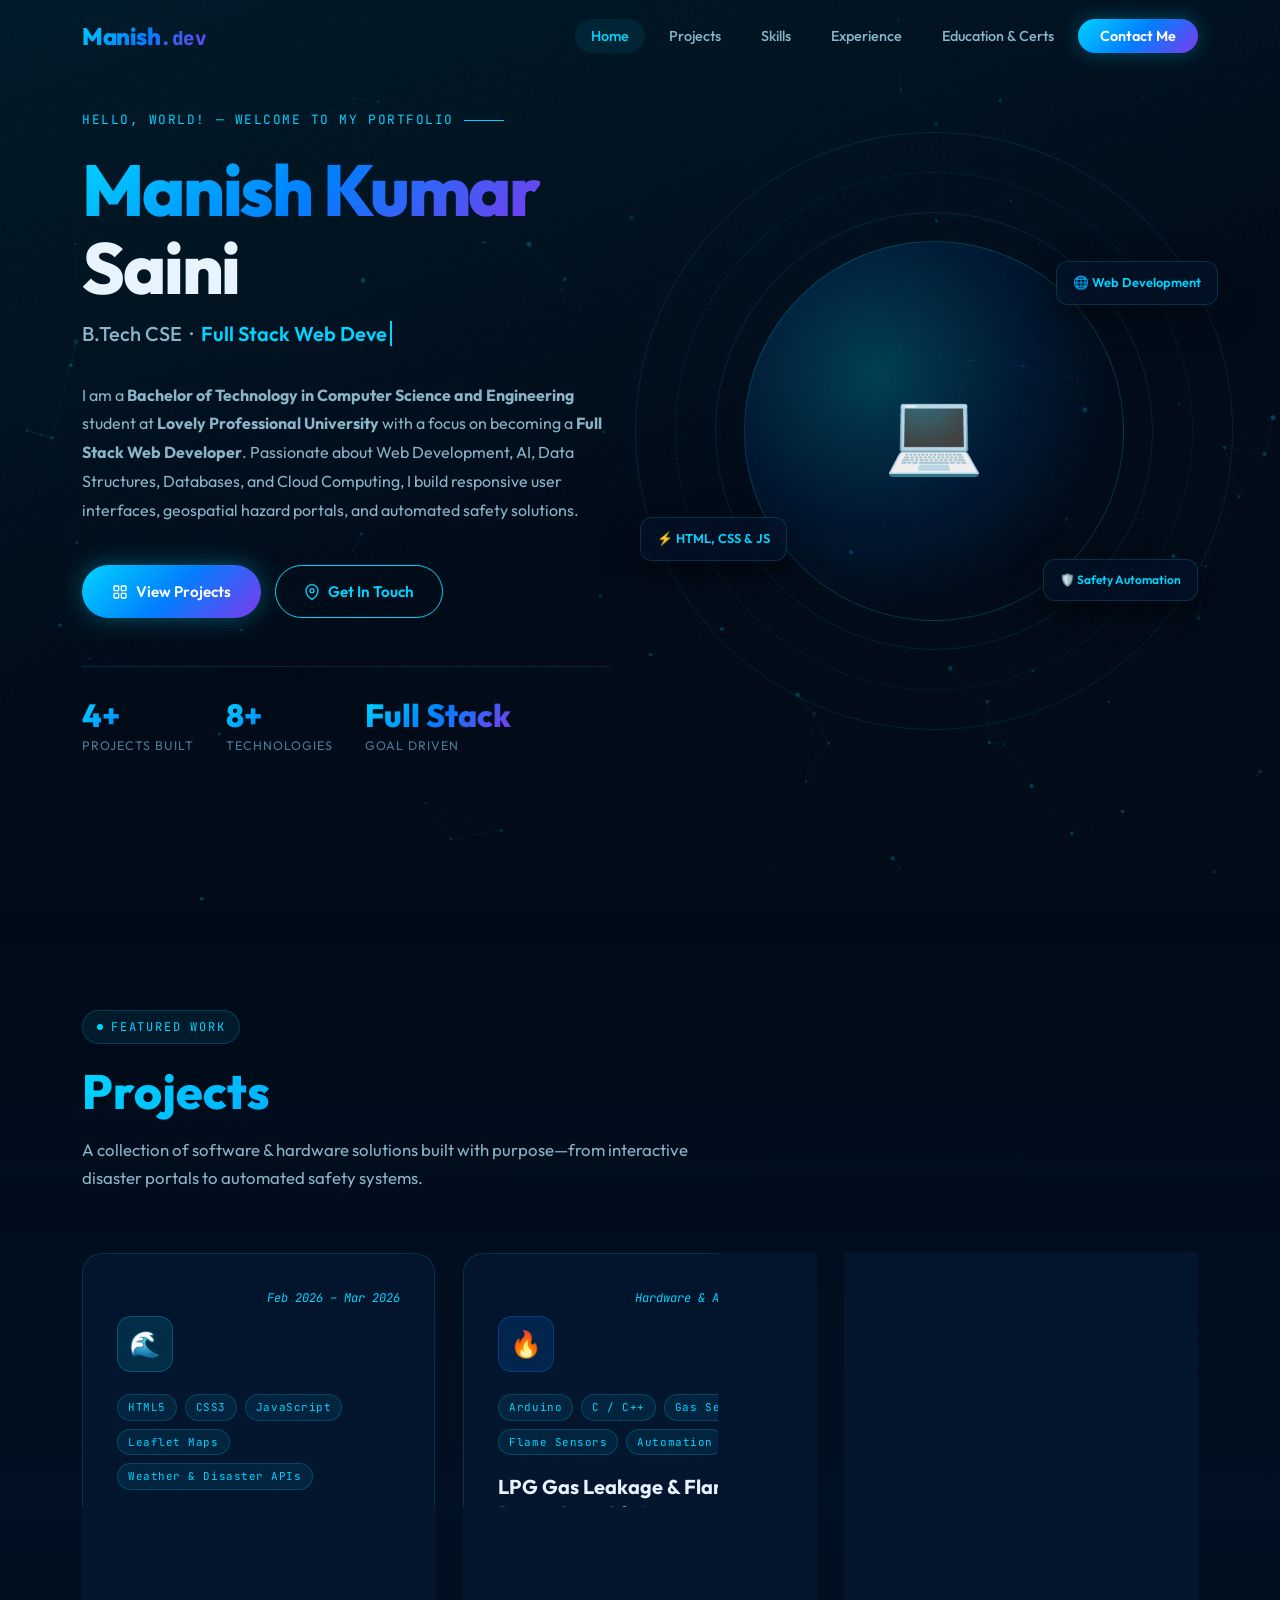
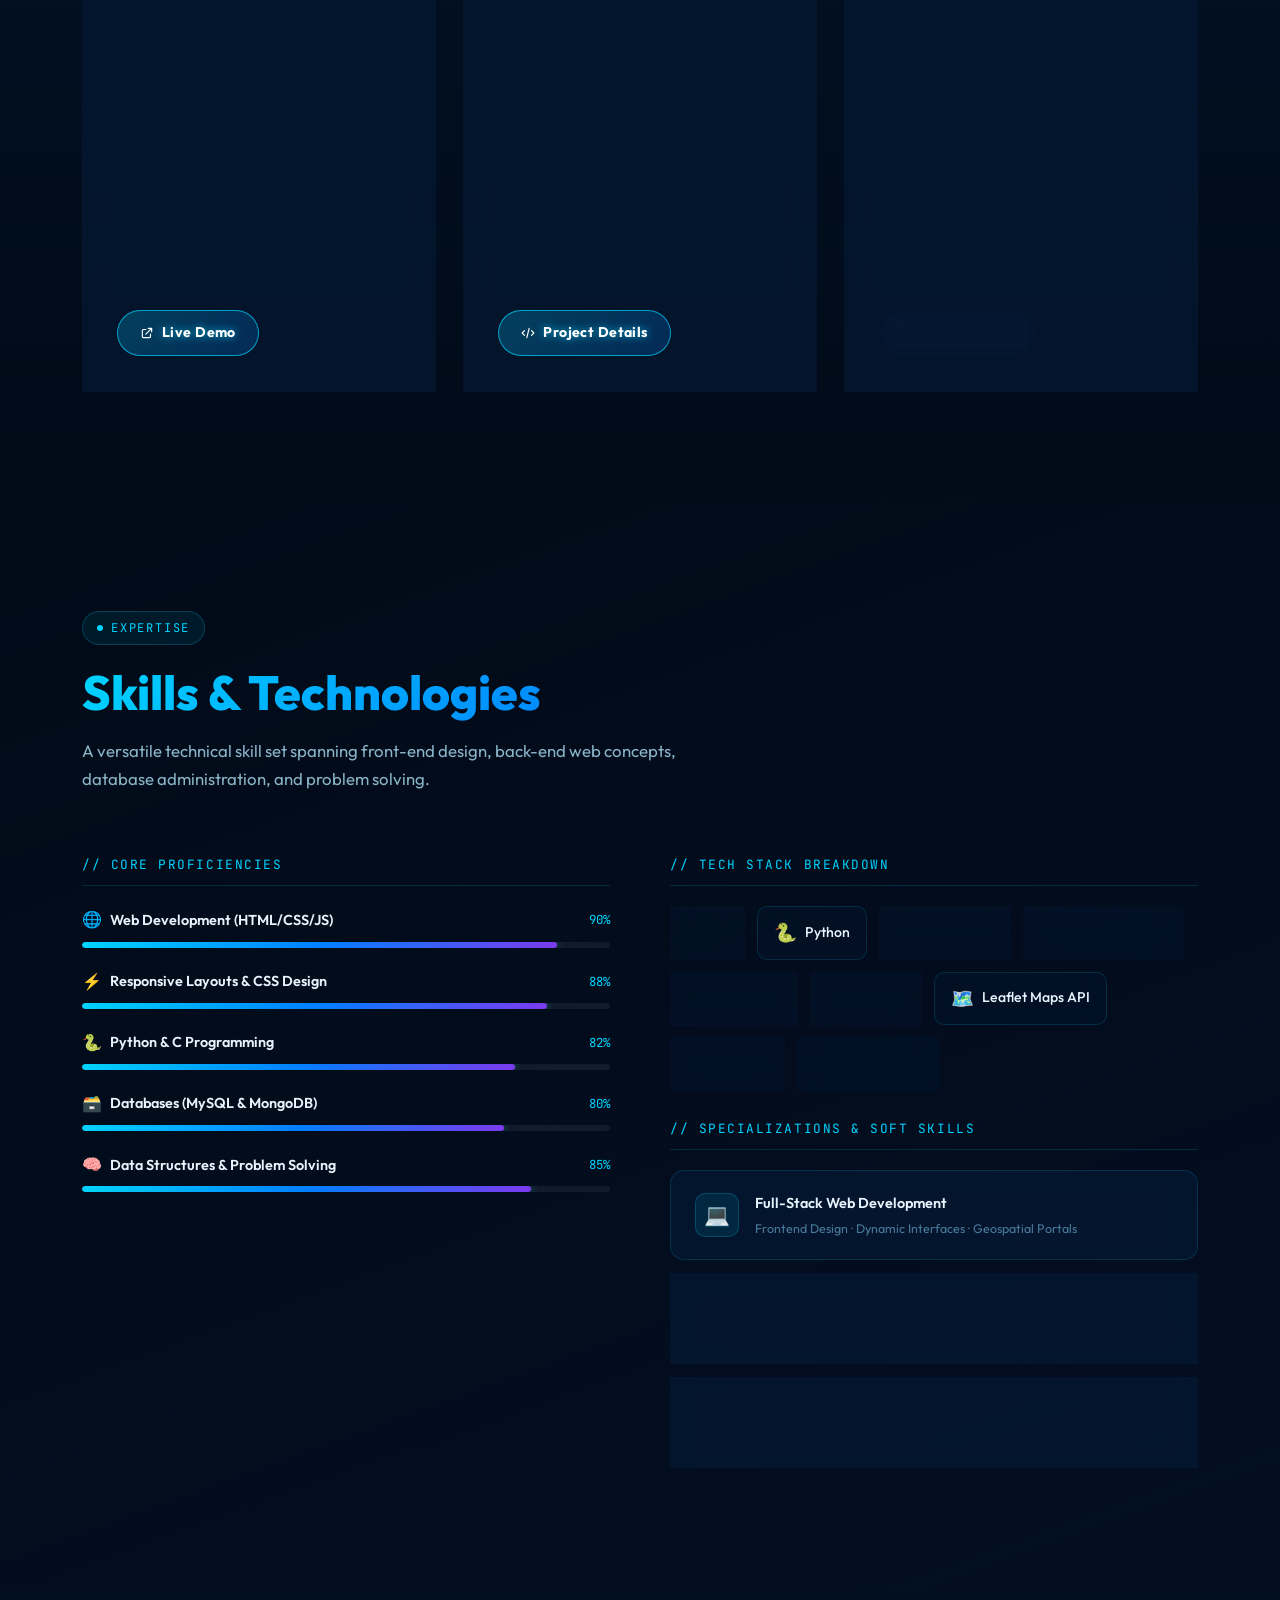
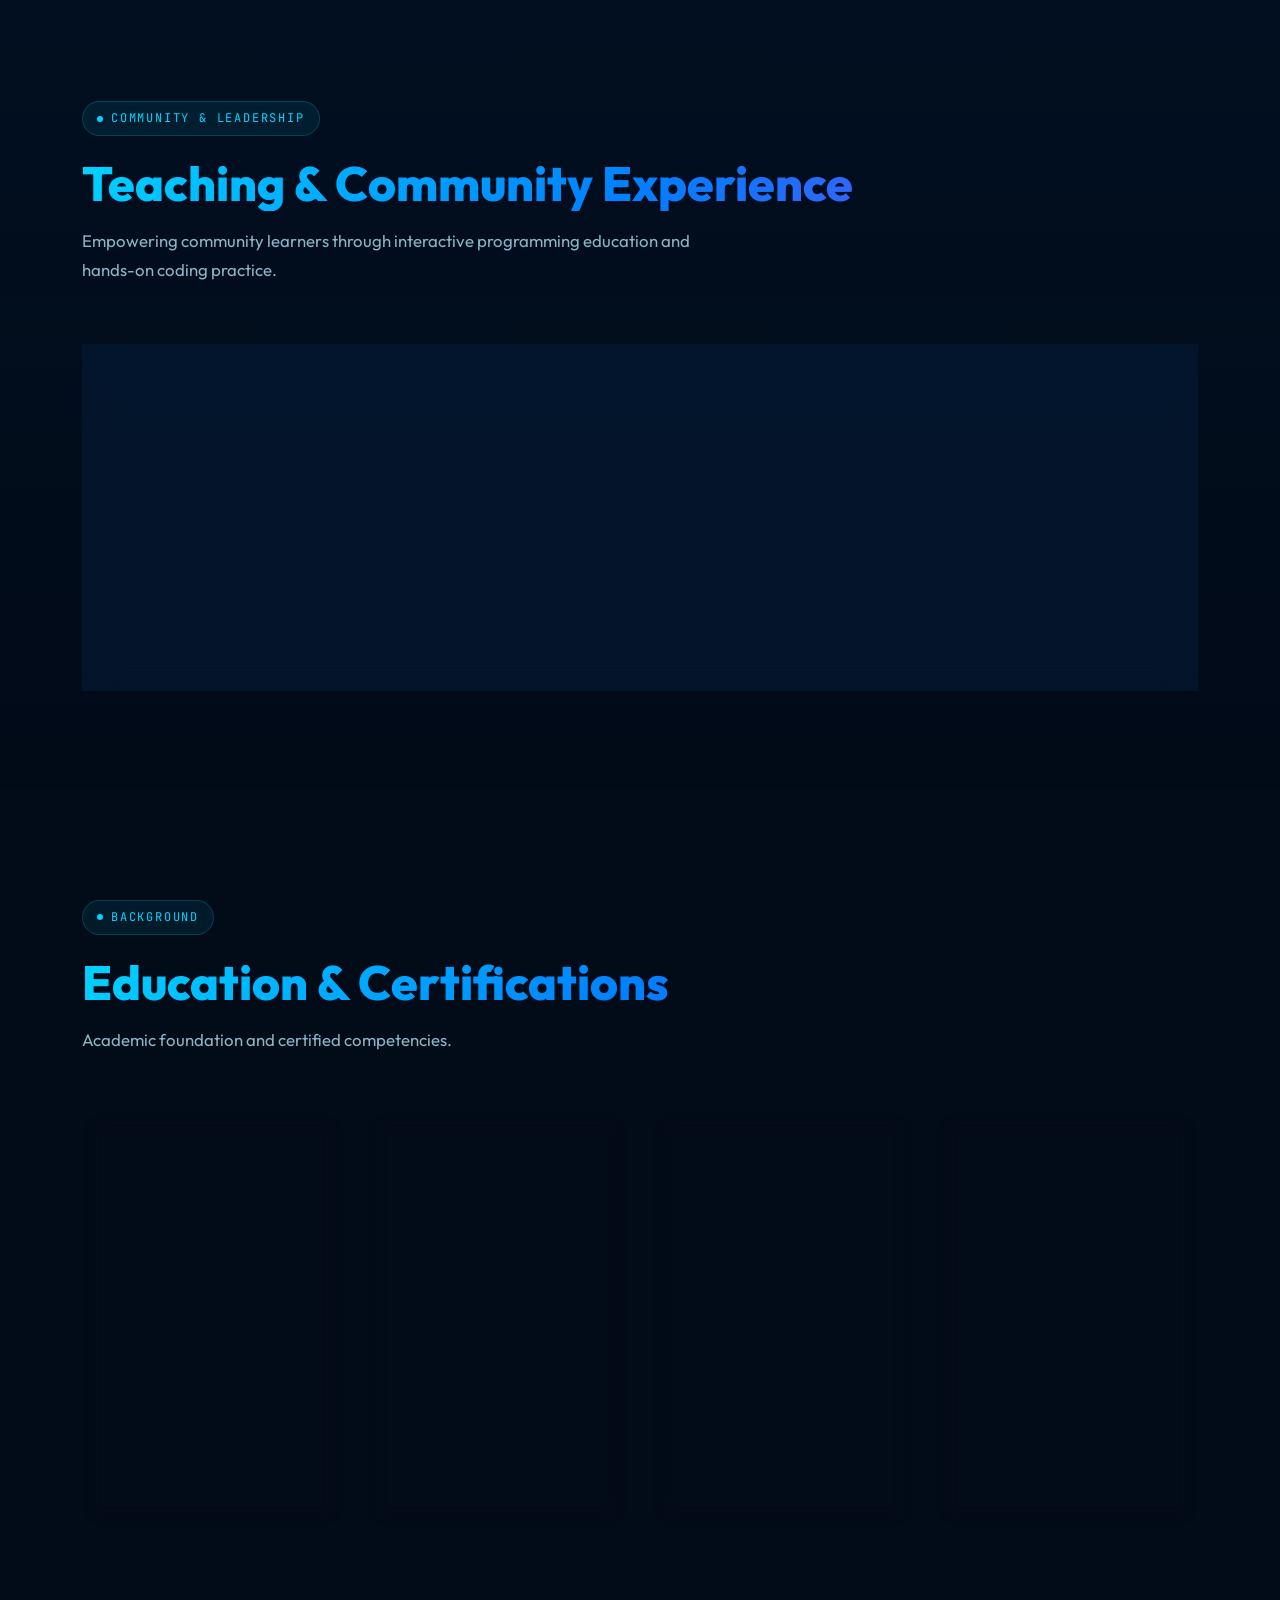
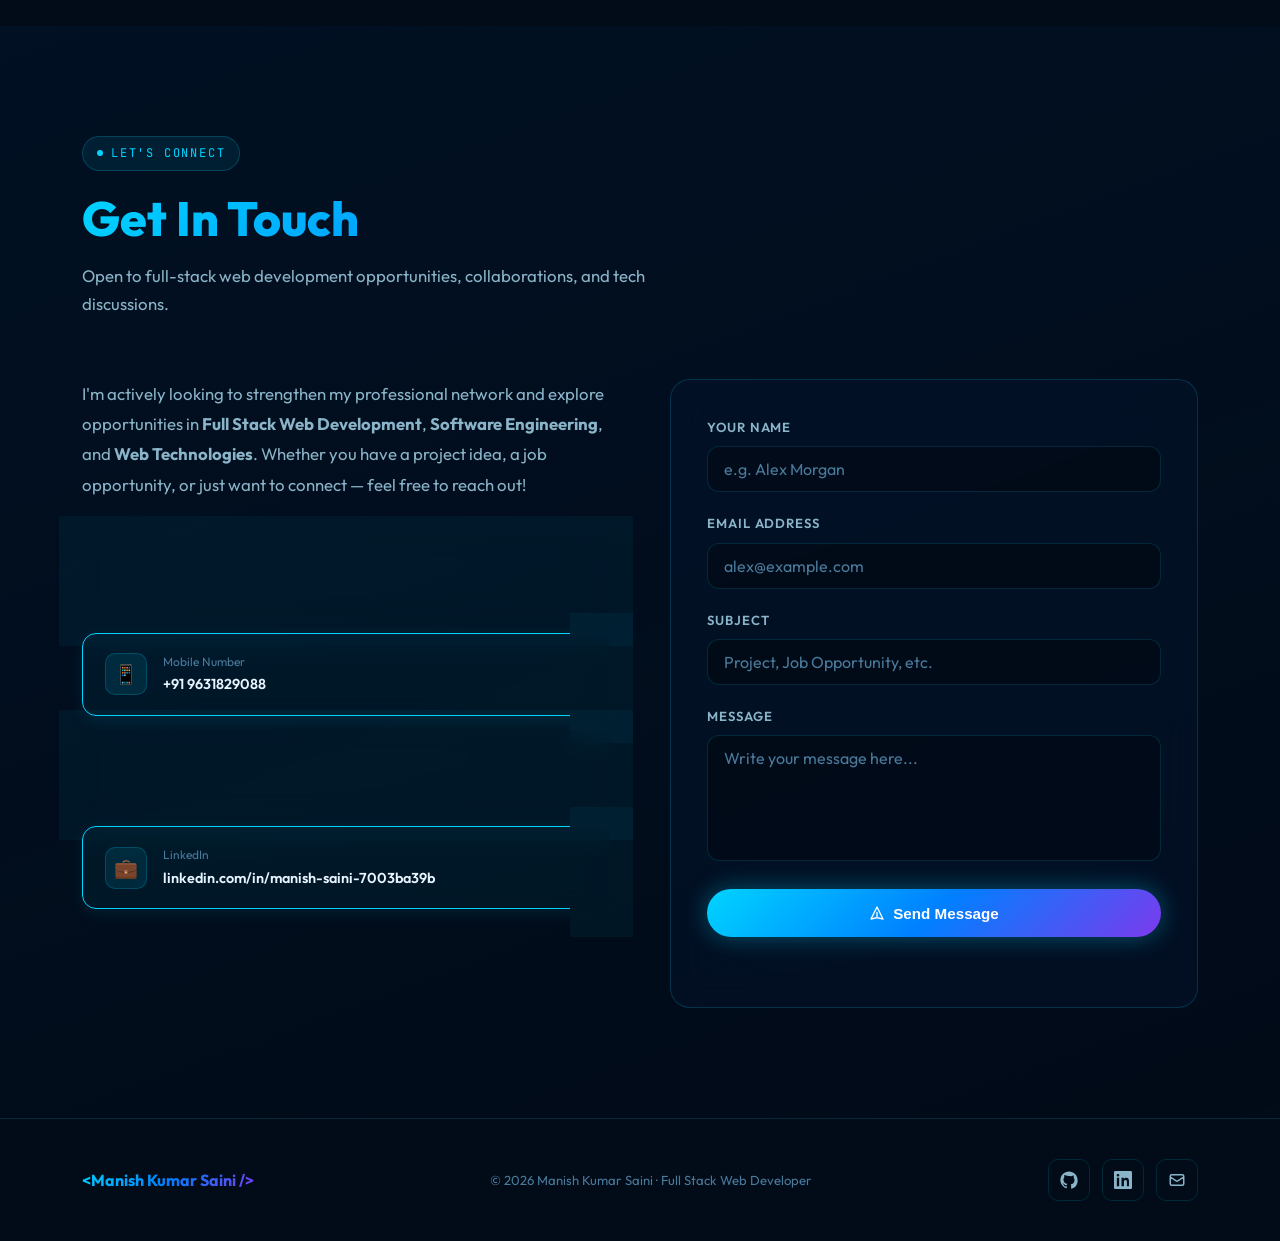
==== Context_portfio/index.html @ 0a88e143 "Remove Women Safety project from portfolio" ====
<!DOCTYPE html>
<html lang="en">
<head>
  <meta charset="UTF-8" />
  <meta name="viewport" content="width=device-width, initial-scale=1.0" />
  <meta name="description" content="Manish Kumar Saini – Full Stack Web Developer & B.Tech CSE Student at Lovely Professional University. Portfolio showcasing projects in HTML/CSS, JavaScript, Web Development, and IoT Safety Automation." />
  <meta name="keywords" content="Manish Kumar Saini, Portfolio, Full Stack Web Developer, B.Tech CSE, Lovely Professional University, HTML, CSS, JavaScript, Web Development" />
  <meta name="author" content="Manish Kumar Saini" />
  <meta property="og:title" content="Manish Kumar Saini | Full Stack Web Developer Portfolio" />
  <meta property="og:description" content="Portfolio of Manish Kumar Saini – B.Tech CSE Student & Full Stack Web Developer." />
  <title>Manish Kumar Saini | Full Stack Web Developer</title>
  <link rel="stylesheet" href="style.css" />
  <link rel="preconnect" href="https://fonts.googleapis.com" />
  <link rel="preconnect" href="https://fonts.gstatic.com" crossorigin />
  <link href="https://fonts.googleapis.com/css2?family=Outfit:wght@300;400;500;600;700;800&family=JetBrains+Mono:wght@400;500&display=swap" rel="stylesheet" />
</head>
<body>

  <!-- Animated Particle Canvas -->
  <canvas id="bg-canvas"></canvas>

  <!-- ==================== NAVBAR ==================== -->
  <nav id="navbar">
    <div class="container nav-inner">
      <a href="#home" class="nav-logo" id="nav-logo">Manish<span>.dev</span></a>
      <ul class="nav-links" id="nav-links">
        <li><a href="#home" id="nav-home" class="active">Home</a></li>
        <li><a href="#projects" id="nav-projects">Projects</a></li>
        <li><a href="#skills" id="nav-skills">Skills</a></li>
        <li><a href="#experience" id="nav-experience">Experience</a></li>
        <li><a href="#education" id="nav-education">Education & Certs</a></li>
        <li><a href="#contact" id="nav-contact" class="nav-cta">Contact Me</a></li>
      </ul>
      <div class="nav-hamburger" id="hamburger" aria-label="Toggle menu" role="button" tabindex="0">
        <span></span><span></span><span></span>
      </div>
    </div>
  </nav>

  <!-- ==================== HERO / HOME ==================== -->
  <section id="home">
    <div class="hero-bg-image" aria-hidden="true"></div>
    <div class="container hero-inner">

      <!-- LEFT: Text -->
      <div class="hero-content">
        <div class="hero-eyebrow">Hello, World! — Welcome to my Portfolio</div>

        <h1 class="hero-name">
          <span class="gradient-text">Manish Kumar</span><br />Saini
        </h1>

        <p class="hero-title-line">
          B.Tech CSE &nbsp;·&nbsp; <span class="typed-text" id="typed-role">Full Stack Web Developer</span>
        </p>

        <p class="hero-desc">
          I am a <strong>Bachelor of Technology in Computer Science and Engineering</strong> student at <strong>Lovely Professional University</strong> with a focus on becoming a <strong>Full Stack Web Developer</strong>. Passionate about Web Development, AI, Data Structures, Databases, and Cloud Computing, I build responsive user interfaces, geospatial hazard portals, and automated safety solutions.
        </p>

        <div class="hero-actions">
          <a href="#projects" class="btn-primary" id="hero-view-projects">
            <svg width="16" height="16" fill="none" viewBox="0 0 24 24" stroke="currentColor" stroke-width="2"><rect x="3" y="3" width="7" height="7" rx="1"/><rect x="14" y="3" width="7" height="7" rx="1"/><rect x="3" y="14" width="7" height="7" rx="1"/><rect x="14" y="14" width="7" height="7" rx="1"/></svg>
            View Projects
          </a>
          <a href="#contact" class="btn-secondary" id="hero-contact">
            <svg width="16" height="16" fill="none" viewBox="0 0 24 24" stroke="currentColor" stroke-width="2"><path stroke-linecap="round" stroke-linejoin="round" d="M21 10c0 7-9 13-9 13s-9-6-9-13a9 9 0 0118 0z"/><circle cx="12" cy="10" r="3"/></svg>
            Get In Touch
          </a>
        </div>

        <div class="hero-stats">
          <div class="stat-item">
            <div class="stat-number" id="stat-projects">3+</div>
            <div class="stat-label">Projects Built</div>
          </div>
          <div class="stat-item">
            <div class="stat-number">8+</div>
            <div class="stat-label">Technologies</div>
          </div>
          <div class="stat-item">
            <div class="stat-number">Full Stack</div>
            <div class="stat-label">Goal Driven</div>
          </div>
        </div>
      </div>

      <!-- RIGHT: Visual Orb -->
      <div class="hero-visual" aria-hidden="true">
        <div class="hero-orb">
          <div class="orb-ring"></div>
          <div class="orb-ring"></div>
          <div class="orb-ring"></div>
          <div class="orb-center">💻</div>
        </div>
        <div class="floating-badge fb1">🌐 Web Development</div>
        <div class="floating-badge fb2">⚡ HTML, CSS & JS</div>
        <div class="floating-badge fb3">🛡️ Safety Automation</div>
      </div>

    </div>
  </section>

  <!-- ==================== PROJECTS ==================== -->
  <section id="projects">
    <div class="container">
      <div class="reveal">
        <div class="section-tag">Featured Work</div>
        <h2 class="section-title">Projects</h2>
        <p class="section-sub">A collection of software & hardware solutions built with purpose—from interactive disaster portals to automated safety systems.</p>
      </div>

      <div class="projects-grid">

        <!-- Project 1: Disaster Portal -->
        <div class="project-card reveal reveal-delay-1" id="project-disaster">
          <div class="project-header-meta">
            <span class="project-date">Feb 2026 – Mar 2026</span>
          </div>
          <div class="project-icon icon-cyan">🌊</div>
          <div class="project-tags">
            <span class="tag">HTML5</span>
            <span class="tag">CSS3</span>
            <span class="tag">JavaScript</span>
            <span class="tag">Leaflet Maps</span>
            <span class="tag">Weather & Disaster APIs</span>
          </div>
          <h3 class="project-title">Disaster Risk Management Portal</h3>
          <ul class="project-bullet-list">
            <li>Engineered an interactive disaster management portal providing real-time hazard mapping, risk assessment, and emergency protocols.</li>
            <li>Built responsive geospatial visualization layers for flood, earthquake, and cyclone tracking to enhance community preparedness.</li>
            <li>Designed an intuitive advisory interface featuring active emergency helplines, safety checklists, and evacuation zone maps.</li>
          </ul>
          <div class="project-links">
            <a href="https://github.com/manishsaini954635-wq" target="_blank" rel="noopener noreferrer" class="proj-link" id="proj1-demo">
              <svg width="14" height="14" fill="none" viewBox="0 0 24 24" stroke="currentColor" stroke-width="2"><path stroke-linecap="round" stroke-linejoin="round" d="M10 6H6a2 2 0 00-2 2v10a2 2 0 002 2h10a2 2 0 002-2v-4M14 4h6m0 0v6m0-6L10 14"/></svg>
              Live Demo
            </a>
          </div>
        </div>

        <!-- Project 2: LPG Gas Leakage -->
        <div class="project-card reveal reveal-delay-2" id="project-lpg">
          <div class="project-header-meta">
            <span class="project-date">Hardware & Automation</span>
          </div>
          <div class="project-icon icon-blue">🔥</div>
          <div class="project-tags">
            <span class="tag">Arduino</span>
            <span class="tag">C / C++</span>
            <span class="tag">Gas Sensors</span>
            <span class="tag">Flame Sensors</span>
            <span class="tag">Automation</span>
          </div>
          <h3 class="project-title">LPG Gas Leakage & Flame Detection with Automatic Shut-off System</h3>
          <ul class="project-bullet-list">
            <li>Developed an Arduino-based safety system to detect gas leakage and flame conditions and automatically control the gas supply.</li>
            <li>Worked on system design, sensor integration, automation logic, and safety features for instant hazard mitigation.</li>
            <li>Configured automated alarm and valve shut-off mechanisms to prevent fire accidents in residential and industrial environments.</li>
          </ul>
          <div class="project-links">
            <a href="https://github.com/manishsaini954635-wq" target="_blank" rel="noopener noreferrer" class="proj-link" id="proj2-code">
              <svg width="14" height="14" fill="none" viewBox="0 0 24 24" stroke="currentColor" stroke-width="2"><path stroke-linecap="round" stroke-linejoin="round" d="M10 20l4-16m4 4l4 4-4 4M6 16l-4-4 4-4"/></svg>
              Project Details
            </a>
          </div>
        </div>

        <!-- Project 3: Portfolio & Web Development -->
        <div class="project-card reveal reveal-delay-3" id="project-portfolio">
          <div class="project-header-meta">
            <span class="project-date">Web Development</span>
          </div>
          <div class="project-icon icon-purple">⚡</div>
          <div class="project-tags">
            <span class="tag">HTML5</span>
            <span class="tag">CSS3</span>
            <span class="tag">JavaScript</span>
            <span class="tag">UI/UX</span>
            <span class="tag">Responsive</span>
          </div>
          <h3 class="project-title">Portfolio / Web Development Projects</h3>
          <ul class="project-bullet-list">
            <li>Worked on web-development concepts using HTML, CSS, and JavaScript, focusing on responsive layouts, user interfaces, and practical problem solving.</li>
            <li>Designed clean, component-driven layouts featuring CSS animations, particle effects, interactive cards, and mobile responsiveness.</li>
            <li>Applied modern frontend design patterns to transform complex requirements into fast, accessible web interfaces.</li>
          </ul>
          <div class="project-links">
            <a href="https://github.com/manishsaini954635-wq" target="_blank" rel="noopener noreferrer" class="proj-link" id="proj3-code">
              <svg width="14" height="14" fill="none" viewBox="0 0 24 24" stroke="currentColor" stroke-width="2"><path stroke-linecap="round" stroke-linejoin="round" d="M10 20l4-16m4 4l4 4-4 4M6 16l-4-4 4-4"/></svg>
              Source Code
            </a>
          </div>
        </div>

      </div>
    </div>
  </section>

  <!-- ==================== SKILLS ==================== -->
  <section id="skills">
    <div class="container">
      <div class="reveal">
        <div class="section-tag">Expertise</div>
        <h2 class="section-title">Skills & Technologies</h2>
        <p class="section-sub">A versatile technical skill set spanning front-end design, back-end web concepts, database administration, and problem solving.</p>
      </div>

      <div class="skills-layout">

        <!-- Left: Skill Bars -->
        <div class="reveal reveal-delay-1">
          <p class="skill-category-title">// Core Proficiencies</p>

          <div class="skill-bar-item">
            <div class="skill-bar-header">
              <span class="skill-name"><span class="skill-icon">🌐</span>Web Development (HTML/CSS/JS)</span>
              <span class="skill-pct">90%</span>
            </div>
            <div class="skill-track"><div class="skill-fill" data-width="90"></div></div>
          </div>

          <div class="skill-bar-item">
            <div class="skill-bar-header">
              <span class="skill-name"><span class="skill-icon">⚡</span>Responsive Layouts & CSS Design</span>
              <span class="skill-pct">88%</span>
            </div>
            <div class="skill-track"><div class="skill-fill" data-width="88"></div></div>
          </div>

          <div class="skill-bar-item">
            <div class="skill-bar-header">
              <span class="skill-name"><span class="skill-icon">🐍</span>Python & C Programming</span>
              <span class="skill-pct">82%</span>
            </div>
            <div class="skill-track"><div class="skill-fill" data-width="82"></div></div>
          </div>

          <div class="skill-bar-item">
            <div class="skill-bar-header">
              <span class="skill-name"><span class="skill-icon">🗃️</span>Databases (MySQL & MongoDB)</span>
              <span class="skill-pct">80%</span>
            </div>
            <div class="skill-track"><div class="skill-fill" data-width="80"></div></div>
          </div>

          <div class="skill-bar-item">
            <div class="skill-bar-header">
              <span class="skill-name"><span class="skill-icon">🧠</span>Data Structures & Problem Solving</span>
              <span class="skill-pct">85%</span>
            </div>
            <div class="skill-track"><div class="skill-fill" data-width="85"></div></div>
          </div>
        </div>

        <!-- Right: Tech Stack + Certs -->
        <div class="reveal reveal-delay-2">
          <p class="skill-category-title">// Tech Stack Breakdown</p>
          <div class="tech-cloud">
            <div class="tech-pill"><span class="pill-icon">💻</span> C</div>
            <div class="tech-pill"><span class="pill-icon">🐍</span> Python</div>
            <div class="tech-pill"><span class="pill-icon">📜</span> JavaScript</div>
            <div class="tech-pill"><span class="pill-icon">🎨</span> HTML5 & CSS3</div>
            <div class="tech-pill"><span class="pill-icon">🍃</span> MongoDB</div>
            <div class="tech-pill"><span class="pill-icon">🐬</span> MySQL</div>
            <div class="tech-pill"><span class="pill-icon">🗺️</span> Leaflet Maps API</div>
            <div class="tech-pill"><span class="pill-icon">🤖</span> Arduino</div>
            <div class="tech-pill"><span class="pill-icon">🐙</span> Git & GitHub</div>
          </div>

          <br />
          <p class="skill-category-title">// Specializations & Soft Skills</p>
          <div class="cert-card" id="domain-web">
            <div class="cert-icon">💻</div>
            <div>
              <div class="cert-name">Full-Stack Web Development</div>
              <div class="cert-issuer">Frontend Design · Dynamic Interfaces · Geospatial Portals</div>
            </div>
          </div>
          <div class="cert-card" id="domain-soft">
            <div class="cert-icon">🤝</div>
            <div>
              <div class="cert-name">Soft Skills & Leadership</div>
              <div class="cert-issuer">Problem-Solving · Teamwork · Adaptability · Communication</div>
            </div>
          </div>
          <div class="cert-card" id="domain-interests">
            <div class="cert-icon">🚀</div>
            <div>
              <div class="cert-name">Technical Interests</div>
              <div class="cert-issuer">Web Development · Artificial Intelligence · Cloud Computing</div>
            </div>
          </div>
        </div>

      </div>
    </div>
  </section>

  <!-- ==================== EXPERIENCE ==================== -->
  <section id="experience">
    <div class="container">
      <div class="reveal">
        <div class="section-tag">Community & Leadership</div>
        <h2 class="section-title">Teaching & Community Experience</h2>
        <p class="section-sub">Empowering community learners through interactive programming education and hands-on coding practice.</p>
      </div>

      <div class="experience-card reveal reveal-delay-1">
        <div class="exp-header">
          <div>
            <h3 class="exp-role">Python Programming Educator / Mentor</h3>
            <div class="exp-company">Community Development Project</div>
          </div>
          <div class="exp-badge">Community Project</div>
        </div>
        <div class="exp-title-sub">Python Programming Fundamentals and Basic Problem Solving for Community Learners</div>
        <p class="exp-desc">
          Conducted student teaching sessions covering Python fundamentals and basic problem-solving. Delivered practical coding activities and exercises during the Community Development Project, helping learners gain confidence in logic building and software basics.
        </p>
        <div class="exp-highlights">
          <div class="exp-highlight-item">
            <span class="exp-icon">✨</span>
            <span>Completed practical teaching and coding sessions as part of the Community Development Project.</span>
          </div>
          <div class="exp-highlight-item">
            <span class="exp-icon">✨</span>
            <span>Developed practical programming knowledge through hands-on C++, Python, Data Structures, DBMS, and Web Development learning.</span>
          </div>
        </div>
      </div>
    </div>
  </section>

  <!-- ==================== EDUCATION & ACHIEVEMENTS ==================== -->
  <section id="education">
    <div class="container">
      <div class="reveal">
        <div class="section-tag">Background</div>
        <h2 class="section-title">Education & Certifications</h2>
        <p class="section-sub">Academic foundation and certified competencies.</p>
      </div>

      <div class="achievements-row">

        <!-- Education Card -->
        <div class="ach-card reveal reveal-delay-1" id="ach-edu">
          <div class="ach-emoji">🎓</div>
          <div class="ach-badge">Education</div>
          <div class="ach-title">Bachelor of Technology (B.Tech)</div>
          <div class="ach-subtitle">Computer Science and Engineering (Core)</div>
          <div class="ach-desc">Lovely Professional University, Punjab, India. Gaining deep practical foundation in Data Structures, Algorithms, DBMS, and Web Engineering.</div>
        </div>

        <!-- Certificate Card -->
        <div class="ach-card reveal reveal-delay-2" id="ach-cert">
          <div class="ach-emoji">📜</div>
          <div class="ach-badge">Certificate</div>
          <div class="ach-title">Python Programming</div>
          <div class="ach-subtitle">Infosys Springboard</div>
          <div class="ach-desc">Certified in core Python concepts, data structures, object-oriented programming, and algorithmic problem-solving techniques.</div>
        </div>

        <!-- Goal Card -->
        <div class="ach-card reveal reveal-delay-3" id="ach-goal">
          <div class="ach-emoji">🎯</div>
          <div class="ach-badge">Career Goal</div>
          <div class="ach-title">Full Stack Web Developer</div>
          <div class="ach-subtitle">Aspiration & Focus</div>
          <div class="ach-desc">Dedicated to crafting high-performance full-stack web applications, integrating responsive frontends with robust API backends and databases.</div>
        </div>

        <!-- Achievements Card -->
        <div class="ach-card reveal reveal-delay-4" id="ach-practical">
          <div class="ach-emoji">🏆</div>
          <div class="ach-badge">Achievement</div>
          <div class="ach-title">Practical Coding & Teaching Excellence</div>
          <div class="ach-subtitle">Community & Technical Growth</div>
          <div class="ach-desc">Successfully conducted coding workshops for community learners while building hands-on mastery in C++, Python, DBMS, and Web Technologies.</div>
        </div>

      </div>
    </div>
  </section>

  <!-- ==================== CONTACT ==================== -->
  <section id="contact">
    <div class="container">
      <div class="reveal">
        <div class="section-tag">Let's Connect</div>
        <h2 class="section-title">Get In Touch</h2>
        <p class="section-sub">Open to full-stack web development opportunities, collaborations, and tech discussions.</p>
      </div>

      <div class="contact-wrapper">

        <!-- Left: Info -->
        <div class="contact-info reveal reveal-delay-1">
          <p class="tagline">
            I'm actively looking to strengthen my professional network and explore opportunities in <strong>Full Stack Web Development</strong>, <strong>Software Engineering</strong>, and <strong>Web Technologies</strong>. Whether you have a project idea, a job opportunity, or just want to connect — feel free to reach out!
          </p>

          <div class="contact-links">
            <a href="mailto:manishsaini954635@gmail.com" class="contact-link-item" id="contact-email">
              <div class="contact-link-icon">📧</div>
              <div class="contact-link-info">
                <div class="contact-link-label">Email Address</div>
                <div class="contact-link-value">manishsaini954635@gmail.com</div>
              </div>
              <span class="contact-link-arrow">→</span>
            </a>

            <a href="tel:+919631829088" class="contact-link-item" id="contact-mobile">
              <div class="contact-link-icon">📱</div>
              <div class="contact-link-info">
                <div class="contact-link-label">Mobile Number</div>
                <div class="contact-link-value">+91 9631829088</div>
              </div>
              <span class="contact-link-arrow">→</span>
            </a>

            <a href="https://github.com/manishsaini954635-wq" target="_blank" rel="noopener noreferrer" class="contact-link-item" id="contact-github">
              <div class="contact-link-icon">🐙</div>
              <div class="contact-link-info">
                <div class="contact-link-label">GitHub</div>
                <div class="contact-link-value">github.com/manishsaini954635-wq</div>
              </div>
              <span class="contact-link-arrow">→</span>
            </a>

            <a href="https://www.linkedin.com/in/manish-saini-7003ba39b" target="_blank" rel="noopener noreferrer" class="contact-link-item" id="contact-linkedin">
              <div class="contact-link-icon">💼</div>
              <div class="contact-link-info">
                <div class="contact-link-label">LinkedIn</div>
                <div class="contact-link-value">linkedin.com/in/manish-saini-7003ba39b</div>
              </div>
              <span class="contact-link-arrow">→</span>
            </a>

          </div>
        </div>

        <!-- Right: Form -->
        <form class="contact-form reveal reveal-delay-2" id="contact-form" onsubmit="handleFormSubmit(event)">
          <div class="form-group">
            <label for="form-name">Your Name</label>
            <input type="text" id="form-name" placeholder="e.g. Alex Morgan" required />
          </div>
          <div class="form-group">
            <label for="form-email">Email Address</label>
            <input type="email" id="form-email" placeholder="alex@example.com" required />
          </div>
          <div class="form-group">
            <label for="form-subject">Subject</label>
            <input type="text" id="form-subject" placeholder="Project, Job Opportunity, etc." required />
          </div>
          <div class="form-group">
            <label for="form-message">Message</label>
            <textarea id="form-message" rows="5" placeholder="Write your message here..." required></textarea>
          </div>
          <button type="submit" class="btn-primary" id="form-submit" style="width:100%; justify-content:center;">
            <svg width="16" height="16" fill="none" viewBox="0 0 24 24" stroke="currentColor" stroke-width="2"><path stroke-linecap="round" stroke-linejoin="round" d="M12 19l9 2-9-18-9 18 9-2zm0 0v-8"/></svg>
            Send Message
          </button>
          <p id="form-status" style="text-align:center; margin-top:14px; font-size:0.88rem; color:var(--color-accent-cyan); min-height:20px;"></p>
        </form>

      </div>
    </div>
  </section>

  <!-- ==================== FOOTER ==================== -->
  <footer>
    <div class="container footer-inner">
      <span class="footer-brand">&lt;Manish Kumar Saini /&gt;</span>
      <span class="footer-copy">© 2026 Manish Kumar Saini · Full Stack Web Developer</span>
      <div class="footer-socials">
        <a href="https://github.com/manishsaini954635-wq" target="_blank" rel="noopener noreferrer" class="social-btn" id="footer-github" title="GitHub">
          <svg width="18" height="18" fill="currentColor" viewBox="0 0 24 24"><path d="M12 .5C5.648.5.5 5.648.5 12c0 5.095 3.292 9.41 7.863 10.945.575.106.784-.25.784-.554 0-.274-.01-1.003-.016-1.968-3.196.695-3.872-1.54-3.872-1.54-.522-1.327-1.275-1.68-1.275-1.68-1.042-.712.08-.698.08-.698 1.15.081 1.757 1.18 1.757 1.18 1.023 1.753 2.684 1.246 3.338.953.104-.74.4-1.246.728-1.532-2.552-.29-5.234-1.276-5.234-5.68 0-1.255.448-2.28 1.183-3.085-.119-.29-.513-1.46.112-3.043 0 0 .964-.309 3.159 1.178A10.97 10.97 0 0112 6.74a10.97 10.97 0 012.877.387c2.193-1.487 3.155-1.178 3.155-1.178.628 1.583.233 2.753.114 3.043.737.805 1.182 1.83 1.182 3.085 0 4.415-2.686 5.387-5.247 5.671.413.356.78 1.058.78 2.133 0 1.54-.014 2.78-.014 3.16 0 .307.207.665.79.552A11.503 11.503 0 0023.5 12C23.5 5.648 18.352.5 12 .5z"/></svg>
        </a>
        <a href="https://www.linkedin.com/in/manish-saini-7003ba39b" target="_blank" rel="noopener noreferrer" class="social-btn" id="footer-linkedin" title="LinkedIn">
          <svg width="18" height="18" fill="currentColor" viewBox="0 0 24 24"><path d="M20.447 20.452H17.21v-5.569c0-1.328-.026-3.037-1.852-3.037-1.853 0-2.136 1.445-2.136 2.939v5.667H9.983V9h3.078v1.561h.045c.428-.812 1.472-1.668 3.03-1.668 3.24 0 3.838 2.134 3.838 4.91l-.003.037v6.612zM5.337 7.433a1.782 1.782 0 110-3.564 1.782 1.782 0 010 3.564zm1.54 13.019H3.795V9h3.082v11.452zM22.225 0H1.771C.79 0 0 .774 0 1.729v20.542C0 23.226.792 24 1.771 24h20.454C23.205 24 24 23.226 24 22.271V1.729C24 .774 23.205 0 22.225 0z"/></svg>
        </a>
        <a href="mailto:manishsaini954635@gmail.com" class="social-btn" id="footer-email" title="Email">
          <svg width="18" height="18" fill="none" viewBox="0 0 24 24" stroke="currentColor" stroke-width="2"><path stroke-linecap="round" stroke-linejoin="round" d="M3 8l7.89 5.26a2 2 0 002.22 0L21 8M5 19h14a2 2 0 002-2V7a2 2 0 00-2-2H5a2 2 0 00-2 2v10a2 2 0 002 2z"/></svg>
        </a>
      </div>
    </div>
  </footer>

  <script src="script.js"></script>
</body>
</html>
---- Context_portfio/style.css ----
/* ============================
   IMPORTS
   ============================ */
@import url('https://fonts.googleapis.com/css2?family=Outfit:wght@300;400;500;600;700;800&family=JetBrains+Mono:wght@400;500&display=swap');

/* ============================
   CSS VARIABLES / DESIGN TOKENS
   ============================ */
:root {
  --color-bg-primary: #020b18;
  --color-bg-secondary: #041020;
  --color-bg-card: rgba(6, 28, 55, 0.6);
  --color-accent-cyan: #00d4ff;
  --color-accent-blue: #0080ff;
  --color-accent-purple: #7c3aed;
  --color-accent-glow: rgba(0, 212, 255, 0.15);
  --color-text-primary: #e8f4fd;
  --color-text-secondary: #8ab4c8;
  --color-text-muted: #4a7a9b;
  --color-border: rgba(0, 212, 255, 0.15);
  --color-border-hover: rgba(0, 212, 255, 0.45);
  --glass-bg: rgba(5, 20, 45, 0.55);
  --glass-border: rgba(0, 212, 255, 0.18);
  --glass-blur: 18px;
  --gradient-primary: linear-gradient(135deg, #00d4ff 0%, #0080ff 50%, #7c3aed 100%);
  --gradient-hero: linear-gradient(160deg, rgba(0, 212, 255, 0.08) 0%, rgba(0, 0, 0, 0) 60%);
  --gradient-card: linear-gradient(135deg, rgba(0, 212, 255, 0.05) 0%, rgba(0, 128, 255, 0.03) 100%);
  --shadow-glow: 0 0 40px rgba(0, 212, 255, 0.2);
  --shadow-card: 0 8px 32px rgba(0, 0, 0, 0.5);
  --radius-card: 20px;
  --radius-pill: 50px;
  --font-main: 'Outfit', sans-serif;
  --font-mono: 'JetBrains Mono', monospace;
  --transition: all 0.35s cubic-bezier(0.4, 0, 0.2, 1);
  --nav-height: 72px;
}

/* ============================
   RESET & BASE
   ============================ */
*, *::before, *::after { box-sizing: border-box; margin: 0; padding: 0; }

html {
  scroll-behavior: smooth;
  scroll-padding-top: var(--nav-height);
  -webkit-text-size-adjust: 100%;
}

body {
  font-family: var(--font-main);
  background-color: var(--color-bg-primary);
  color: var(--color-text-primary);
  overflow-x: hidden;
  line-height: 1.7;
}

body.menu-open {
  overflow: hidden;
}

a { color: inherit; text-decoration: none; }
img { max-width: 100%; display: block; }
ul { list-style: none; }

/* ============================
   SCROLLBAR
   ============================ */
::-webkit-scrollbar { width: 6px; }
::-webkit-scrollbar-track { background: var(--color-bg-primary); }
::-webkit-scrollbar-thumb { background: var(--color-accent-blue); border-radius: 3px; }

/* ============================
   BACKGROUND CANVAS
   ============================ */
#bg-canvas {
  position: fixed;
  inset: 0;
  z-index: 0;
  pointer-events: none;
  opacity: 0.35;
}

/* ============================
   NOISE TEXTURE OVERLAY
   ============================ */
body::before {
  content: '';
  position: fixed;
  inset: 0;
  background-image: url("data:image/svg+xml,%3Csvg viewBox='0 0 256 256' xmlns='http://www.w3.org/2000/svg'%3E%3Cfilter id='noise'%3E%3CfeTurbulence type='fractalNoise' baseFrequency='0.9' numOctaves='4' stitchTiles='stitch'/%3E%3C/filter%3E%3Crect width='100%25' height='100%25' filter='url(%23noise)' opacity='0.03'/%3E%3C/svg%3E");
  pointer-events: none;
  z-index: 1;
  opacity: 0.4;
}

/* ============================
   LAYOUT WRAPPER
   ============================ */
.container {
  max-width: 1180px;
  margin: 0 auto;
  padding: 0 32px;
  position: relative;
  z-index: 5;
}

/* ============================
   SECTION COMMON
   ============================ */
section {
  padding: 110px 0;
  position: relative;
  z-index: 5;
}

.section-tag {
  display: inline-flex;
  align-items: center;
  gap: 8px;
  font-family: var(--font-mono);
  font-size: 0.75rem;
  letter-spacing: 0.15em;
  text-transform: uppercase;
  color: var(--color-accent-cyan);
  background: rgba(0, 212, 255, 0.08);
  border: 1px solid rgba(0, 212, 255, 0.2);
  padding: 6px 14px;
  border-radius: var(--radius-pill);
  margin-bottom: 20px;
}

.section-tag::before {
  content: '';
  width: 6px;
  height: 6px;
  background: var(--color-accent-cyan);
  border-radius: 50%;
  animation: pulse-dot 2s infinite;
}

@keyframes pulse-dot {
  0%, 100% { opacity: 1; transform: scale(1); }
  50% { opacity: 0.5; transform: scale(0.7); }
}

.section-title {
  font-size: clamp(1.8rem, 4vw, 3rem);
  font-weight: 800;
  line-height: 1.15;
  margin-bottom: 16px;
  background: var(--gradient-primary);
  -webkit-background-clip: text;
  -webkit-text-fill-color: transparent;
  background-clip: text;
}

.section-sub {
  font-size: 1.05rem;
  color: var(--color-text-secondary);
  max-width: 620px;
  margin-bottom: 60px;
}

/* ============================
   NAVIGATION
   ============================ */
#navbar {
  position: fixed;
  top: 0;
  left: 0;
  right: 0;
  height: var(--nav-height);
  z-index: 1000;
  transition: var(--transition);
}

#navbar.scrolled {
  background: rgba(2, 11, 24, 0.88);
  backdrop-filter: blur(var(--glass-blur));
  -webkit-backdrop-filter: blur(var(--glass-blur));
  border-bottom: 1px solid var(--color-border);
  box-shadow: 0 4px 30px rgba(0,0,0,0.4);
}

.nav-inner {
  display: flex;
  align-items: center;
  justify-content: space-between;
  height: 100%;
}

.nav-logo {
  font-size: 1.5rem;
  font-weight: 800;
  letter-spacing: -0.02em;
  background: var(--gradient-primary);
  -webkit-background-clip: text;
  -webkit-text-fill-color: transparent;
  background-clip: text;
}

.nav-logo span {
  font-family: var(--font-mono);
  font-size: 1.2rem;
  color: var(--color-accent-cyan);
}

.nav-links {
  display: flex;
  align-items: center;
  gap: 8px;
}

.nav-links a {
  font-size: 0.9rem;
  font-weight: 500;
  color: var(--color-text-secondary);
  padding: 8px 16px;
  border-radius: var(--radius-pill);
  transition: var(--transition);
  position: relative;
}

.nav-links a:hover,
.nav-links a.active {
  color: var(--color-accent-cyan);
  background: rgba(0, 212, 255, 0.08);
}

.nav-cta {
  background: var(--gradient-primary) !important;
  color: #fff !important;
  -webkit-text-fill-color: #fff !important;
  padding: 8px 22px !important;
  border-radius: var(--radius-pill) !important;
  font-weight: 600 !important;
  box-shadow: 0 0 20px rgba(0, 212, 255, 0.3);
  transition: box-shadow 0.3s ease !important;
}

.nav-cta:hover {
  box-shadow: 0 0 35px rgba(0, 212, 255, 0.55) !important;
}

.nav-hamburger {
  display: none;
  flex-direction: column;
  justify-content: center;
  gap: 6px;
  cursor: pointer;
  padding: 8px;
  width: 44px;
  height: 44px;
  border-radius: 8px;
  background: rgba(0, 212, 255, 0.05);
  border: 1px solid var(--color-border);
  transition: var(--transition);
}

.nav-hamburger span {
  width: 100%;
  height: 2px;
  background: var(--color-accent-cyan);
  border-radius: 2px;
  transition: transform 0.3s ease, opacity 0.3s ease;
  transform-origin: center;
}

/* Animated Hamburger Close X */
.nav-hamburger.open span:nth-child(1) {
  transform: translateY(8px) rotate(45deg);
}

.nav-hamburger.open span:nth-child(2) {
  opacity: 0;
}

.nav-hamburger.open span:nth-child(3) {
  transform: translateY(-8px) rotate(-45deg);
}

/* ============================
   HERO SECTION
   ============================ */
#home {
  min-height: 100vh;
  display: flex;
  align-items: center;
  padding-top: var(--nav-height);
  background: var(--gradient-hero);
  position: relative;
  overflow: hidden;
}

.hero-inner {
  display: grid;
  grid-template-columns: 1fr 1fr;
  gap: 60px;
  align-items: center;
  position: relative;
  z-index: 5;
  width: 100%;
}

.hero-eyebrow {
  display: inline-flex;
  align-items: center;
  gap: 10px;
  font-family: var(--font-mono);
  font-size: 0.8rem;
  color: var(--color-accent-cyan);
  letter-spacing: 0.12em;
  text-transform: uppercase;
  margin-bottom: 20px;
}

.hero-eyebrow::after {
  content: '';
  width: 40px;
  height: 1px;
  background: var(--color-accent-cyan);
}

.hero-name {
  font-size: clamp(2.4rem, 6vw, 4.5rem);
  font-weight: 800;
  line-height: 1.08;
  letter-spacing: -0.03em;
  margin-bottom: 10px;
}

.hero-name .gradient-text {
  background: var(--gradient-primary);
  -webkit-background-clip: text;
  -webkit-text-fill-color: transparent;
  background-clip: text;
}

.hero-title-line {
  font-size: clamp(1rem, 2vw, 1.25rem);
  font-weight: 500;
  color: var(--color-text-secondary);
  margin-bottom: 30px;
}

.hero-title-line .typed-text {
  color: var(--color-accent-cyan);
  font-weight: 600;
}

.hero-desc {
  font-size: 1rem;
  color: var(--color-text-secondary);
  max-width: 540px;
  margin-bottom: 40px;
  line-height: 1.8;
}

.hero-actions {
  display: flex;
  gap: 14px;
  flex-wrap: wrap;
}

.btn-primary {
  display: inline-flex;
  align-items: center;
  justify-content: center;
  gap: 8px;
  background: var(--gradient-primary);
  color: #fff;
  font-weight: 600;
  font-size: 0.95rem;
  padding: 14px 30px;
  border-radius: var(--radius-pill);
  box-shadow: 0 0 25px rgba(0, 212, 255, 0.35);
  transition: var(--transition);
  border: none;
  cursor: pointer;
  position: relative;
  overflow: hidden;
  min-height: 48px;
}

.btn-primary::before {
  content: '';
  position: absolute;
  inset: 0;
  background: linear-gradient(90deg, transparent, rgba(255,255,255,0.15), transparent);
  transform: translateX(-100%);
  transition: transform 0.6s ease;
}

.btn-primary:hover::before { transform: translateX(100%); }
.btn-primary:hover { box-shadow: 0 0 45px rgba(0, 212, 255, 0.6); transform: translateY(-2px); }

.btn-secondary {
  display: inline-flex;
  align-items: center;
  justify-content: center;
  gap: 8px;
  background: transparent;
  color: var(--color-accent-cyan);
  font-weight: 600;
  font-size: 0.95rem;
  padding: 13px 28px;
  border-radius: var(--radius-pill);
  border: 1px solid var(--color-accent-cyan);
  transition: var(--transition);
  cursor: pointer;
  min-height: 48px;
}

.btn-secondary:hover {
  background: rgba(0, 212, 255, 0.1);
  box-shadow: 0 0 20px rgba(0, 212, 255, 0.2);
  transform: translateY(-2px);
}

/* Stats Row */
.hero-stats {
  display: flex;
  gap: 32px;
  margin-top: 48px;
  padding-top: 32px;
  border-top: 1px solid var(--color-border);
}

.stat-item { text-align: left; }
.stat-number {
  font-size: 2rem;
  font-weight: 800;
  background: var(--gradient-primary);
  -webkit-background-clip: text;
  -webkit-text-fill-color: transparent;
  background-clip: text;
  line-height: 1;
}
.stat-label {
  font-size: 0.78rem;
  color: var(--color-text-muted);
  text-transform: uppercase;
  letter-spacing: 0.08em;
  margin-top: 4px;
}

/* Hero Visual */
.hero-visual {
  position: relative;
  display: flex;
  align-items: center;
  justify-content: center;
}

.hero-orb {
  width: 380px;
  height: 380px;
  border-radius: 50%;
  background: radial-gradient(circle at 35% 35%, rgba(0, 212, 255, 0.25) 0%, rgba(0, 128, 255, 0.12) 40%, transparent 70%);
  border: 1px solid rgba(0, 212, 255, 0.2);
  position: relative;
  animation: float 6s ease-in-out infinite;
}

@keyframes float {
  0%, 100% { transform: translateY(0); }
  50% { transform: translateY(-18px); }
}

.orb-ring {
  position: absolute;
  border-radius: 50%;
  border: 1px solid rgba(0, 212, 255, 0.12);
  animation: spin linear infinite;
}

.orb-ring:nth-child(1) {
  inset: -30px;
  animation-duration: 20s;
}
.orb-ring:nth-child(2) {
  inset: -70px;
  animation-duration: 35s;
  animation-direction: reverse;
  border-style: dashed;
}
.orb-ring:nth-child(3) {
  inset: -110px;
  animation-duration: 50s;
}

@keyframes spin {
  from { transform: rotate(0deg); }
  to { transform: rotate(360deg); }
}

.orb-center {
  position: absolute;
  inset: 0;
  display: flex;
  align-items: center;
  justify-content: center;
  font-size: 5rem;
}

.floating-badge {
  position: absolute;
  background: var(--glass-bg);
  backdrop-filter: blur(10px);
  border: 1px solid var(--glass-border);
  border-radius: 12px;
  padding: 10px 16px;
  font-size: 0.8rem;
  font-weight: 600;
  color: var(--color-accent-cyan);
  white-space: nowrap;
  box-shadow: var(--shadow-card);
  animation: float 4s ease-in-out infinite;
}

.fb1 { top: 20px; right: -20px; animation-delay: 0s; }
.fb2 { bottom: 60px; left: -30px; animation-delay: 1.5s; }
.fb3 { bottom: 20px; right: 0px; animation-delay: 3s; font-size: 0.75rem; }

/* ============================
   PROJECTS SECTION
   ============================ */
#projects {
  background: linear-gradient(180deg, transparent 0%, rgba(0, 40, 80, 0.2) 50%, transparent 100%);
}

.projects-grid {
  display: grid;
  grid-template-columns: repeat(auto-fill, minmax(340px, 1fr));
  gap: 28px;
}

.project-card {
  background: var(--color-bg-card);
  backdrop-filter: blur(var(--glass-blur));
  -webkit-backdrop-filter: blur(var(--glass-blur));
  border: 1px solid var(--color-border);
  border-radius: var(--radius-card);
  padding: 34px;
  transition: var(--transition);
  position: relative;
  overflow: visible;
  cursor: pointer;
  transform-style: preserve-3d;
  perspective: 1000px;
  display: flex;
  flex-direction: column;
}

.project-card > * {
  transition: transform 0.4s ease;
}

.project-card:hover .project-icon { transform: translateZ(50px); }
.project-card:hover .project-title { transform: translateZ(40px); }
.project-card:hover .project-tags { transform: translateZ(35px); }
.project-card:hover .project-bullet-list { transform: translateZ(25px); }
.project-card:hover .project-links { transform: translateZ(30px); }

.project-card::before {
  content: '';
  position: absolute;
  top: 0; left: 0; right: 0;
  height: 3px;
  background: var(--gradient-primary);
  transform: scaleX(0);
  transform-origin: left;
  transition: transform 0.4s ease;
}

.project-card::after {
  content: '';
  position: absolute;
  inset: 0;
  background: var(--gradient-card);
  opacity: 0;
  transition: opacity 0.4s ease;
  border-radius: var(--radius-card);
}

.project-card:hover {
  border-color: var(--color-border-hover);
  transform: translateY(-8px);
  box-shadow: 0 20px 60px rgba(0, 0, 0, 0.5), 0 0 30px rgba(0, 212, 255, 0.2);
}

.project-card:hover::before { transform: scaleX(1); }
.project-card:hover::after { opacity: 1; }

.project-header-meta {
  display: flex;
  justify-content: flex-end;
  margin-bottom: 8px;
}

.project-date {
  font-family: var(--font-mono);
  font-size: 0.75rem;
  color: var(--color-accent-cyan);
  font-style: italic;
}

.project-icon {
  width: 56px;
  height: 56px;
  border-radius: 14px;
  display: flex;
  align-items: center;
  justify-content: center;
  font-size: 1.6rem;
  margin-bottom: 22px;
  position: relative;
  z-index: 1;
}

.icon-blue { background: rgba(0, 128, 255, 0.15); border: 1px solid rgba(0, 128, 255, 0.3); }
.icon-cyan { background: rgba(0, 212, 255, 0.12); border: 1px solid rgba(0, 212, 255, 0.25); }
.icon-purple { background: rgba(124, 58, 237, 0.15); border: 1px solid rgba(124, 58, 237, 0.3); }

.project-tags {
  display: flex;
  flex-wrap: wrap;
  gap: 8px;
  margin-bottom: 18px;
  position: relative;
  z-index: 1;
}

.tag {
  font-family: var(--font-mono);
  font-size: 0.68rem;
  color: var(--color-accent-cyan);
  background: rgba(0, 212, 255, 0.08);
  border: 1px solid rgba(0, 212, 255, 0.2);
  padding: 3px 10px;
  border-radius: var(--radius-pill);
  letter-spacing: 0.05em;
}

.project-title {
  font-size: 1.25rem;
  font-weight: 700;
  margin-bottom: 14px;
  color: var(--color-text-primary);
  position: relative;
  z-index: 1;
  line-height: 1.35;
}

.project-bullet-list {
  list-style: none;
  margin-bottom: 24px;
  position: relative;
  z-index: 1;
  flex: 1;
  display: flex;
  flex-direction: column;
  gap: 10px;
}

.project-bullet-list li {
  font-size: 0.88rem;
  color: var(--color-text-secondary);
  line-height: 1.65;
  position: relative;
  padding-left: 18px;
}

.project-bullet-list li::before {
  content: '•';
  position: absolute;
  left: 0;
  top: 0;
  color: var(--color-accent-cyan);
  font-weight: bold;
  font-size: 1.1rem;
}

.project-links {
  display: flex;
  justify-content: flex-start;
  align-items: center;
  gap: 12px;
  position: relative;
  z-index: 1;
  margin-top: auto;
  padding-top: 12px;
}

@keyframes glow-pulse {
  0%, 100% {
    box-shadow: 0 0 10px rgba(0, 212, 255, 0.5),
                0 0 20px rgba(0, 212, 255, 0.3);
    border-color: rgba(0, 212, 255, 0.7);
  }
  50% {
    box-shadow: 0 0 20px rgba(0, 212, 255, 0.9),
                0 0 40px rgba(0, 212, 255, 0.6);
    border-color: #00d4ff;
  }
}

.proj-link {
  display: inline-flex;
  align-items: center;
  justify-content: center;
  gap: 8px;
  font-size: 0.88rem;
  font-weight: 700;
  color: #fff;
  padding: 10px 22px;
  border: 1.5px solid rgba(0, 212, 255, 0.7);
  border-radius: var(--radius-pill);
  background: linear-gradient(135deg, rgba(0, 212, 255, 0.22) 0%, rgba(0, 128, 255, 0.18) 100%);
  backdrop-filter: blur(8px);
  letter-spacing: 0.03em;
  transition: var(--transition);
  animation: glow-pulse 2.2s ease-in-out infinite;
  text-shadow: 0 0 8px rgba(0, 212, 255, 0.8);
  min-height: 44px;
}

.proj-link:hover {
  background: linear-gradient(135deg, rgba(0, 212, 255, 0.4) 0%, rgba(0, 128, 255, 0.35) 100%);
  transform: translateY(-3px) scale(1.04);
  box-shadow: 0 0 30px rgba(0, 212, 255, 1);
  border-color: #00d4ff;
}

/* ============================
   SKILLS SECTION
   ============================ */
#skills {
  background: linear-gradient(160deg, rgba(0, 0, 0, 0) 0%, rgba(5, 20, 50, 0.4) 100%);
}

.skills-layout {
  display: grid;
  grid-template-columns: 1fr 1fr;
  gap: 60px;
  align-items: start;
}

.skill-category-title {
  font-size: 0.8rem;
  font-family: var(--font-mono);
  color: var(--color-accent-cyan);
  text-transform: uppercase;
  letter-spacing: 0.12em;
  margin-bottom: 20px;
  padding-bottom: 10px;
  border-bottom: 1px solid var(--color-border);
}

.skill-bar-item {
  margin-bottom: 20px;
}

.skill-bar-header {
  display: flex;
  justify-content: space-between;
  align-items: center;
  margin-bottom: 8px;
}

.skill-name {
  font-size: 0.9rem;
  font-weight: 600;
  color: var(--color-text-primary);
  display: flex;
  align-items: center;
  gap: 8px;
}
.skill-icon { font-size: 1rem; }

.skill-pct {
  font-family: var(--font-mono);
  font-size: 0.78rem;
  color: var(--color-accent-cyan);
}

.skill-track {
  height: 6px;
  background: rgba(255, 255, 255, 0.06);
  border-radius: 3px;
  overflow: hidden;
}

.skill-fill {
  height: 100%;
  border-radius: 3px;
  background: var(--gradient-primary);
  width: 0;
  transition: width 1.2s cubic-bezier(0.4, 0, 0.2, 1);
  box-shadow: 0 0 8px rgba(0, 212, 255, 0.5);
}

/* Tech Pill Cloud */
.tech-cloud {
  display: flex;
  flex-wrap: wrap;
  gap: 12px;
  margin-top: 12px;
}

.tech-pill {
  display: flex;
  align-items: center;
  gap: 8px;
  background: var(--glass-bg);
  border: 1px solid var(--color-border);
  border-radius: 10px;
  padding: 10px 16px;
  font-size: 0.88rem;
  font-weight: 500;
  color: var(--color-text-primary);
  transition: var(--transition);
  backdrop-filter: blur(10px);
}

.tech-pill:hover {
  border-color: var(--color-border-hover);
  background: rgba(0, 212, 255, 0.07);
  transform: translateY(-3px);
  box-shadow: 0 8px 20px rgba(0, 0, 0, 0.3);
}

.tech-pill .pill-icon { font-size: 1.15rem; }

/* Specializations Cards */
.cert-card {
  background: var(--color-bg-card);
  border: 1px solid var(--color-border);
  border-radius: 14px;
  padding: 20px 24px;
  display: flex;
  align-items: center;
  gap: 16px;
  margin-bottom: 14px;
  transition: var(--transition);
  backdrop-filter: blur(10px);
}

.cert-card:hover {
  border-color: var(--color-border-hover);
  transform: translateX(6px);
}

.cert-icon {
  width: 44px;
  height: 44px;
  border-radius: 10px;
  background: rgba(0, 212, 255, 0.1);
  border: 1px solid rgba(0, 212, 255, 0.2);
  display: flex;
  align-items: center;
  justify-content: center;
  font-size: 1.3rem;
  flex-shrink: 0;
}

.cert-name { font-size: 0.9rem; font-weight: 600; }
.cert-issuer { font-size: 0.78rem; color: var(--color-text-muted); margin-top: 2px; }

/* ============================
   EXPERIENCE SECTION
   ============================ */
#experience {
  background: linear-gradient(180deg, rgba(0, 40, 80, 0.15) 0%, transparent 100%);
}

.experience-card {
  background: var(--color-bg-card);
  backdrop-filter: blur(var(--glass-blur));
  border: 1px solid var(--color-border);
  border-radius: var(--radius-card);
  padding: 36px;
  transition: var(--transition);
  position: relative;
}

.experience-card:hover {
  border-color: var(--color-border-hover);
  box-shadow: 0 12px 40px rgba(0, 0, 0, 0.4), 0 0 20px rgba(0, 212, 255, 0.15);
}

.exp-header {
  display: flex;
  justify-content: space-between;
  align-items: flex-start;
  gap: 16px;
  margin-bottom: 12px;
  flex-wrap: wrap;
}

.exp-role {
  font-size: 1.35rem;
  font-weight: 700;
  color: var(--color-text-primary);
}

.exp-company {
  font-size: 0.95rem;
  color: var(--color-accent-cyan);
  font-weight: 600;
}

.exp-badge {
  font-family: var(--font-mono);
  font-size: 0.75rem;
  color: var(--color-accent-cyan);
  background: rgba(0, 212, 255, 0.1);
  border: 1px solid rgba(0, 212, 255, 0.3);
  padding: 4px 14px;
  border-radius: var(--radius-pill);
}

.exp-title-sub {
  font-size: 1rem;
  font-weight: 600;
  color: var(--color-text-primary);
  margin-bottom: 14px;
}

.exp-desc {
  font-size: 0.92rem;
  color: var(--color-text-secondary);
  line-height: 1.8;
  margin-bottom: 20px;
}

.exp-highlights {
  display: flex;
  flex-direction: column;
  gap: 12px;
  padding-top: 16px;
  border-top: 1px dashed var(--color-border);
}

.exp-highlight-item {
  display: flex;
  align-items: flex-start;
  gap: 12px;
  font-size: 0.9rem;
  color: var(--color-text-secondary);
}

.exp-icon { color: var(--color-accent-cyan); font-size: 1rem; }

/* ============================
   EDUCATION & ACHIEVEMENTS SECTION
   ============================ */
#education {
  padding: 100px 0;
}

.achievements-row {
  display: grid;
  grid-template-columns: repeat(auto-fill, minmax(250px, 1fr));
  gap: 24px;
}

.ach-badge {
  display: inline-flex;
  align-items: center;
  gap: 6px;
  font-family: var(--font-mono);
  font-size: 0.65rem;
  font-weight: 700;
  letter-spacing: 0.12em;
  text-transform: uppercase;
  color: #ffd700;
  background: rgba(255, 215, 0, 0.1);
  border: 1px solid rgba(255, 215, 0, 0.4);
  border-radius: var(--radius-pill);
  padding: 4px 12px;
  margin-bottom: 12px;
}

.ach-badge::before {
  content: '✦';
  font-size: 0.6rem;
  color: #ffd700;
}

@keyframes gold-glow {
  0%, 100% {
    box-shadow: 0 0 10px rgba(255, 215, 0, 0.15),
                0 8px 30px rgba(0, 0, 0, 0.4);
    border-color: rgba(255, 215, 0, 0.3);
  }
  50% {
    box-shadow: 0 0 26px rgba(255, 215, 0, 0.45),
                0 8px 30px rgba(0, 0, 0, 0.4);
    border-color: rgba(255, 215, 0, 0.75);
  }
}

.ach-card {
  background: linear-gradient(145deg, rgba(6, 28, 55, 0.75) 0%, rgba(40, 30, 5, 0.28) 100%);
  border: 1px solid rgba(255, 215, 0, 0.3);
  border-radius: var(--radius-card);
  padding: 32px 24px;
  text-align: center;
  transition: var(--transition);
  backdrop-filter: blur(12px);
  position: relative;
  overflow: hidden;
  animation: gold-glow 2.8s ease-in-out infinite;
}

.ach-card::before {
  content: '';
  position: absolute;
  bottom: 0; left: 0; right: 0;
  height: 2px;
  background: linear-gradient(90deg, #ffd700, #ffaa00, #ffd700);
  transform: scaleX(0);
  transform-origin: center;
  transition: transform 0.4s ease;
}

.ach-card:hover {
  border-color: rgba(255, 215, 0, 0.85);
  transform: translateY(-8px);
  box-shadow: 0 0 32px rgba(255, 215, 0, 0.38),
              0 16px 40px rgba(0, 0, 0, 0.55);
}

.ach-card:hover::before { transform: scaleX(1); }

.ach-emoji { font-size: 2.5rem; margin-bottom: 14px; }

.ach-title {
  font-size: 1.05rem;
  font-weight: 700;
  margin-bottom: 4px;
  background: linear-gradient(90deg, #ffd700, #fff6c0, #ffd700);
  -webkit-background-clip: text;
  -webkit-text-fill-color: transparent;
  background-clip: text;
}

.ach-subtitle {
  font-size: 0.82rem;
  color: var(--color-accent-cyan);
  margin-bottom: 10px;
  font-weight: 500;
}

.ach-desc { font-size: 0.83rem; color: var(--color-text-muted); line-height: 1.6; }

/* ============================
   CONTACT SECTION
   ============================ */
#contact {
  background: linear-gradient(160deg, rgba(0, 40, 80, 0.2) 0%, transparent 100%);
}

.contact-wrapper {
  display: grid;
  grid-template-columns: 1fr 1fr;
  gap: 60px;
  align-items: start;
}

.contact-info .tagline {
  font-size: 1.05rem;
  color: var(--color-text-secondary);
  margin-bottom: 36px;
  line-height: 1.8;
}

.contact-links {
  display: flex;
  flex-direction: column;
  gap: 14px;
}

.contact-link-item {
  display: flex;
  align-items: center;
  gap: 16px;
  padding: 18px 22px;
  background: rgba(0, 212, 255, 0.05);
  border: 1px solid var(--color-accent-cyan);
  box-shadow: 0 4px 15px rgba(0, 212, 255, 0.1);
  border-radius: 14px;
  transition: var(--transition);
  backdrop-filter: blur(10px);
  overflow-wrap: anywhere;
}

.contact-link-item:hover {
  border-color: #fff;
  transform: translateX(8px);
  background: rgba(0, 212, 255, 0.12);
  box-shadow: 0 8px 25px rgba(0, 212, 255, 0.25);
}

.contact-link-icon {
  width: 42px;
  height: 42px;
  border-radius: 10px;
  background: rgba(0, 212, 255, 0.1);
  border: 1px solid rgba(0, 212, 255, 0.2);
  display: flex;
  align-items: center;
  justify-content: center;
  font-size: 1.2rem;
  flex-shrink: 0;
}

.contact-link-info { flex: 1; min-width: 0; }
.contact-link-label { font-size: 0.75rem; color: var(--color-text-muted); }
.contact-link-value { font-size: 0.9rem; font-weight: 600; color: var(--color-text-primary); word-break: break-word; }

.contact-link-arrow { color: var(--color-text-muted); font-size: 1rem; }

/* Contact Form */
.contact-form {
  background: var(--glass-bg);
  border: 1px solid var(--glass-border);
  border-radius: var(--radius-card);
  padding: 36px;
  backdrop-filter: blur(var(--glass-blur));
}

.form-group { margin-bottom: 20px; }

.form-group label {
  display: block;
  font-size: 0.82rem;
  font-weight: 600;
  color: var(--color-text-secondary);
  margin-bottom: 8px;
  text-transform: uppercase;
  letter-spacing: 0.07em;
}

.form-group input,
.form-group textarea {
  width: 100%;
  background: rgba(0, 0, 0, 0.3);
  border: 1px solid var(--color-border);
  color: var(--color-text-primary);
  font-family: var(--font-main);
  font-size: 16px; /* 16px prevents iOS Safari auto-zoom */
  padding: 12px 16px;
  border-radius: 12px;
  outline: none;
  transition: var(--transition);
  resize: none;
}

.form-group input:focus,
.form-group textarea:focus {
  border-color: var(--color-accent-cyan);
  box-shadow: 0 0 0 3px rgba(0, 212, 255, 0.1);
}

.form-group input::placeholder,
.form-group textarea::placeholder { color: var(--color-text-muted); }

/* ============================
   FOOTER
   ============================ */
footer {
  padding: 40px 0;
  border-top: 1px solid var(--color-border);
  position: relative;
  z-index: 5;
}

.footer-inner {
  display: flex;
  align-items: center;
  justify-content: space-between;
  gap: 20px;
  flex-wrap: wrap;
}

.footer-brand {
  font-weight: 700;
  background: var(--gradient-primary);
  -webkit-background-clip: text;
  -webkit-text-fill-color: transparent;
  background-clip: text;
}

.footer-copy {
  font-size: 0.82rem;
  color: var(--color-text-muted);
}

.footer-socials {
  display: flex;
  gap: 12px;
}

.social-btn {
  width: 42px;
  height: 42px;
  border-radius: 10px;
  border: 1px solid var(--color-border);
  display: flex;
  align-items: center;
  justify-content: center;
  font-size: 1rem;
  color: var(--color-text-secondary);
  transition: var(--transition);
}

.social-btn:hover {
  border-color: var(--color-accent-cyan);
  color: var(--color-accent-cyan);
  background: rgba(0, 212, 255, 0.08);
  transform: translateY(-3px);
}

/* ============================
   REVEAL ANIMATIONS
   ============================ */
.reveal {
  opacity: 0;
  transform: translateY(30px);
  transition: opacity 0.7s ease, transform 0.7s ease;
}

.reveal.visible {
  opacity: 1;
  transform: translateY(0);
}

.reveal-delay-1 { transition-delay: 0.1s; }
.reveal-delay-2 { transition-delay: 0.2s; }
.reveal-delay-3 { transition-delay: 0.3s; }
.reveal-delay-4 { transition-delay: 0.4s; }

/* ============================
   MOBILE OPTIMIZATIONS & MEDIA QUERIES
   ============================ */
@media (max-width: 960px) {
  .hero-inner {
    grid-template-columns: 1fr;
    text-align: center;
    gap: 40px;
  }
  .hero-desc {
    margin: 0 auto 30px;
  }
  .hero-eyebrow {
    justify-content: center;
  }
  .hero-eyebrow::after {
    display: none;
  }
  .hero-actions {
    justify-content: center;
  }
  .hero-stats {
    justify-content: center;
  }

  /* Compact Hero Visual on Mobile */
  .hero-visual {
    margin-top: 10px;
  }
  .hero-orb {
    width: 240px;
    height: 240px;
  }
  .orb-center {
    font-size: 3.2rem;
  }
  .orb-ring:nth-child(1) { inset: -15px; }
  .orb-ring:nth-child(2) { inset: -35px; }
  .orb-ring:nth-child(3) { inset: -55px; }

  .floating-badge {
    padding: 6px 12px;
    font-size: 0.72rem;
  }
  .fb1 { top: 0px; right: -10px; }
  .fb2 { bottom: 10px; left: -15px; }
  .fb3 { display: none; }

  .skills-layout {
    grid-template-columns: 1fr;
    gap: 40px;
  }
  .contact-wrapper {
    grid-template-columns: 1fr;
    gap: 40px;
  }
}

@media (max-width: 768px) {
  section {
    padding: 70px 0;
  }
  .container {
    padding: 0 20px;
  }

  /* Mobile Full-Screen Navigation Drawer */
  .nav-hamburger {
    display: flex;
  }

  .nav-links {
    display: flex;
    flex-direction: column;
    position: fixed;
    top: var(--nav-height);
    left: 0;
    right: 0;
    bottom: 0;
    height: calc(100vh - var(--nav-height));
    background: rgba(2, 11, 24, 0.97);
    backdrop-filter: blur(24px);
    -webkit-backdrop-filter: blur(24px);
    padding: 30px 24px 50px;
    gap: 16px;
    border-top: 1px solid var(--color-border);
    transform: translateY(-120%);
    opacity: 0;
    pointer-events: none;
    transition: transform 0.4s cubic-bezier(0.4, 0, 0.2, 1), opacity 0.3s ease;
    overflow-y: auto;
    z-index: 999;
  }

  .nav-links.open {
    transform: translateY(0);
    opacity: 1;
    pointer-events: auto;
  }

  .nav-links a {
    font-size: 1.15rem;
    font-weight: 600;
    padding: 14px 20px;
    width: 100%;
    text-align: center;
    border-radius: 12px;
    background: rgba(0, 212, 255, 0.03);
    border: 1px solid rgba(0, 212, 255, 0.08);
  }

  .nav-links a:hover,
  .nav-links a.active {
    background: rgba(0, 212, 255, 0.12);
    color: var(--color-accent-cyan);
    border-color: rgba(0, 212, 255, 0.3);
  }

  .nav-cta {
    margin-top: 10px;
    padding: 14px 24px !important;
    font-size: 1.1rem !important;
  }

  .projects-grid {
    grid-template-columns: 1fr;
    gap: 20px;
  }

  .project-card {
    padding: 26px 20px;
  }

  .project-title {
    font-size: 1.15rem;
  }

  .proj-link {
    width: 100%;
    text-align: center;
  }

  .achievements-row {
    grid-template-columns: 1fr 1fr;
    gap: 16px;
  }

  .ach-card {
    padding: 24px 16px;
  }

  .experience-card {
    padding: 24px 20px;
  }

  .exp-role {
    font-size: 1.2rem;
  }
}

@media (max-width: 540px) {
  .hero-name {
    font-size: 2.2rem;
  }

  .hero-title-line {
    font-size: 1rem;
  }

  .hero-actions {
    flex-direction: column;
    width: 100%;
  }

  .btn-primary,
  .btn-secondary {
    width: 100%;
  }

  .hero-stats {
    flex-direction: row;
    justify-content: space-around;
    gap: 16px;
    padding-top: 24px;
    margin-top: 32px;
  }

  .stat-number {
    font-size: 1.6rem;
  }

  .stat-label {
    font-size: 0.7rem;
  }

  .achievements-row {
    grid-template-columns: 1fr;
  }

  .contact-form {
    padding: 22px 16px;
  }

  .footer-inner {
    flex-direction: column;
    text-align: center;
    gap: 14px;
  }
}
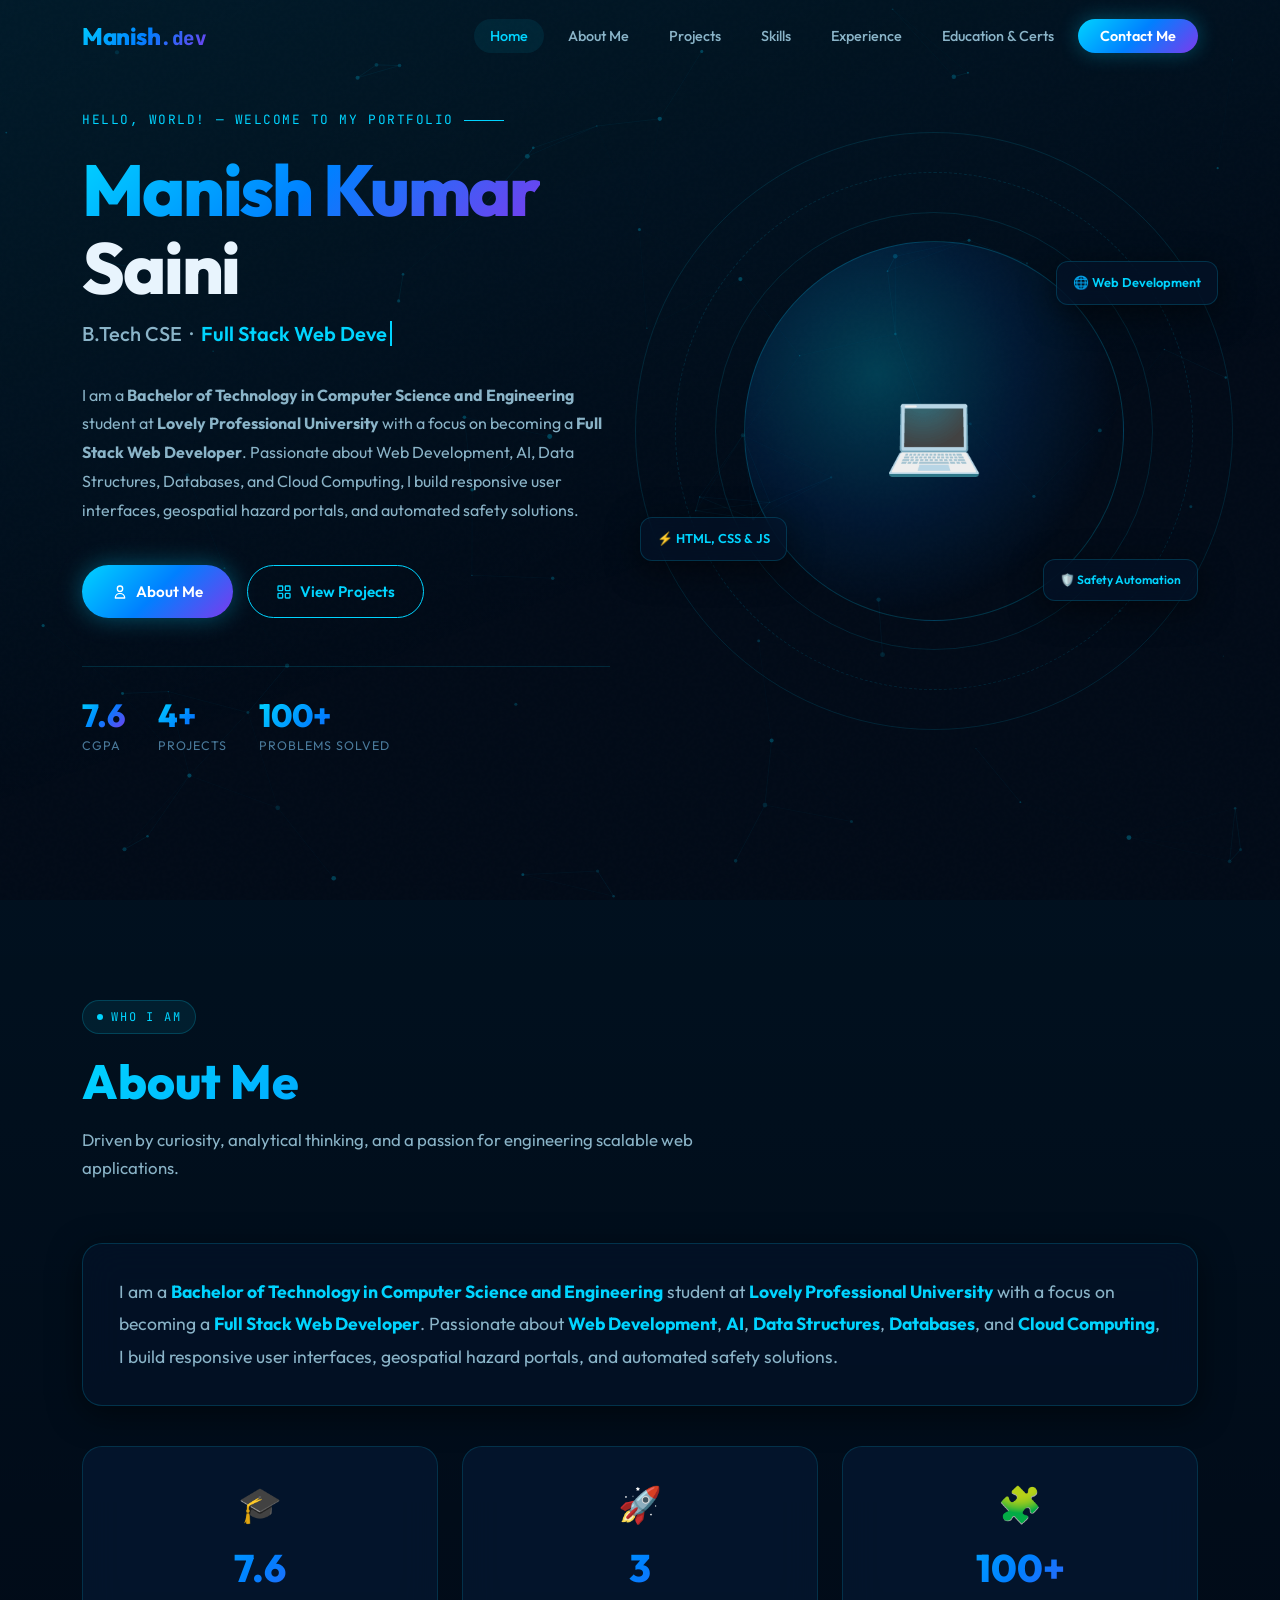
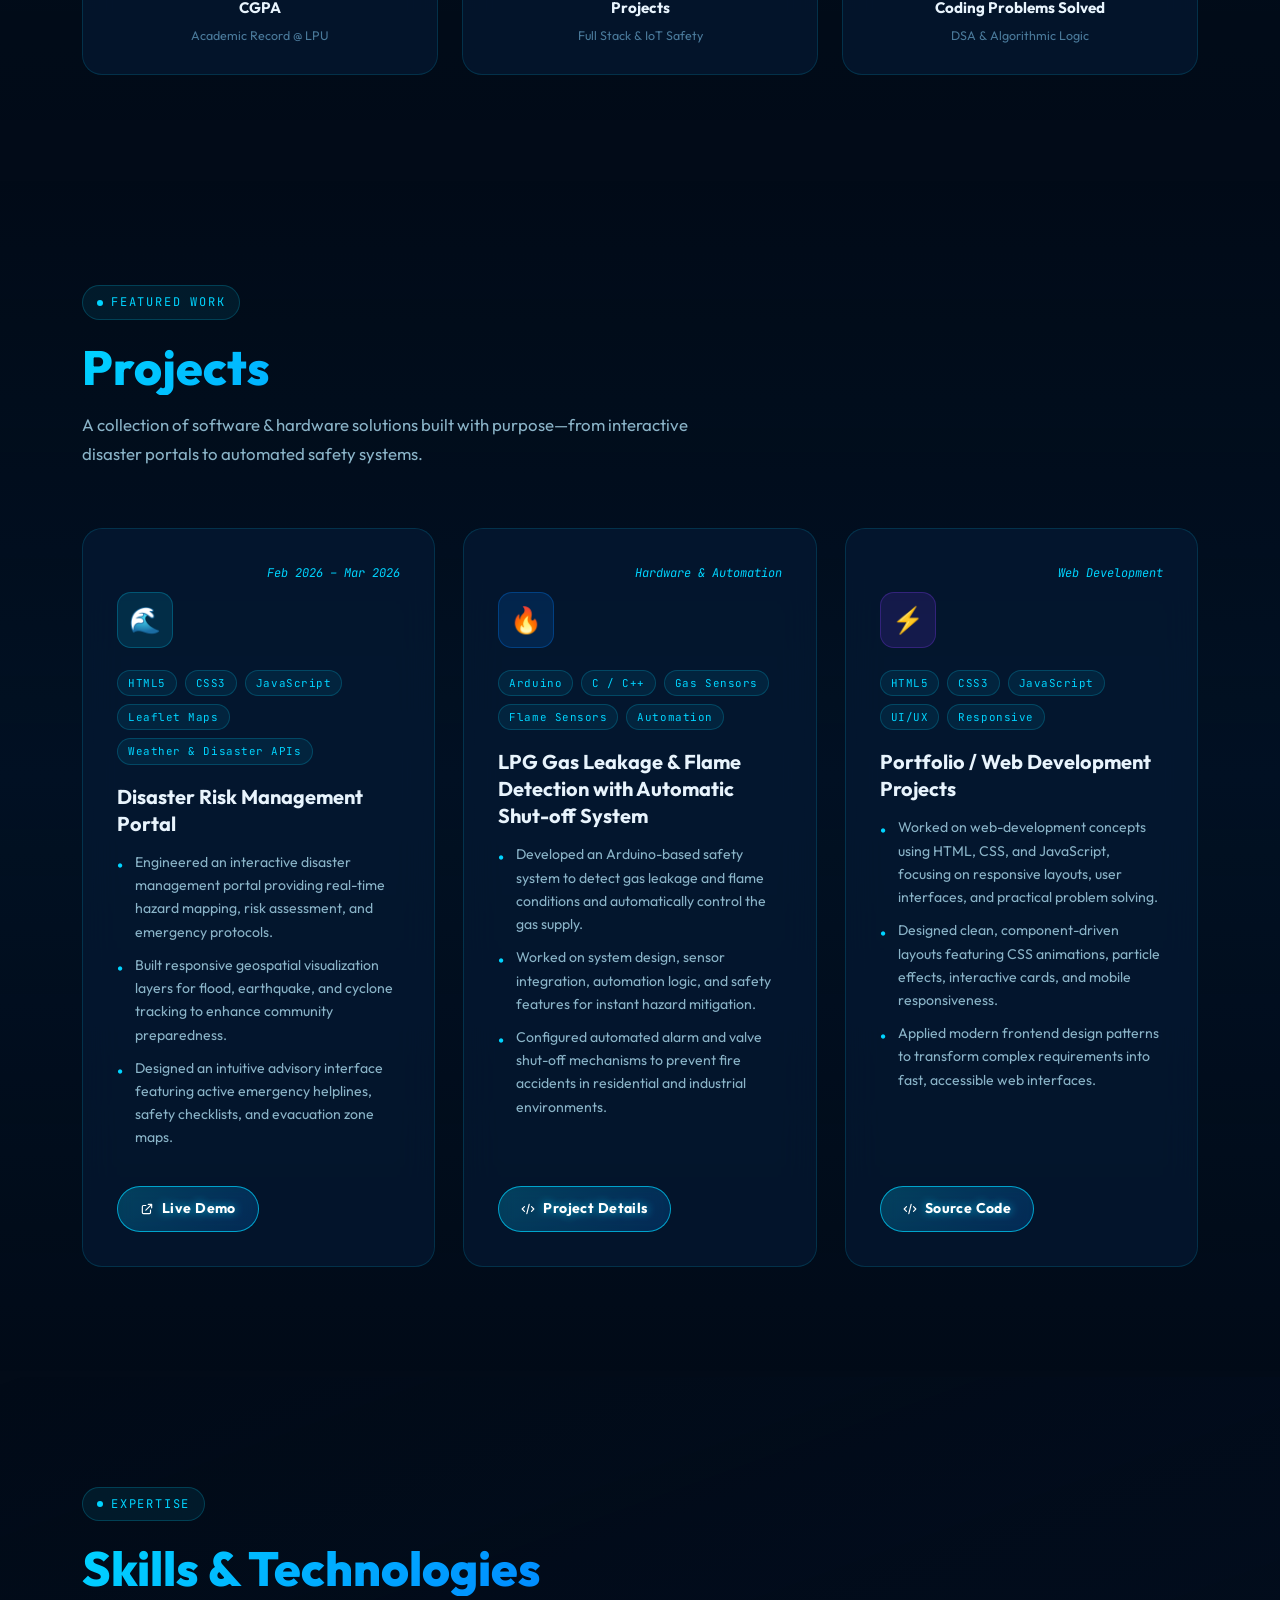
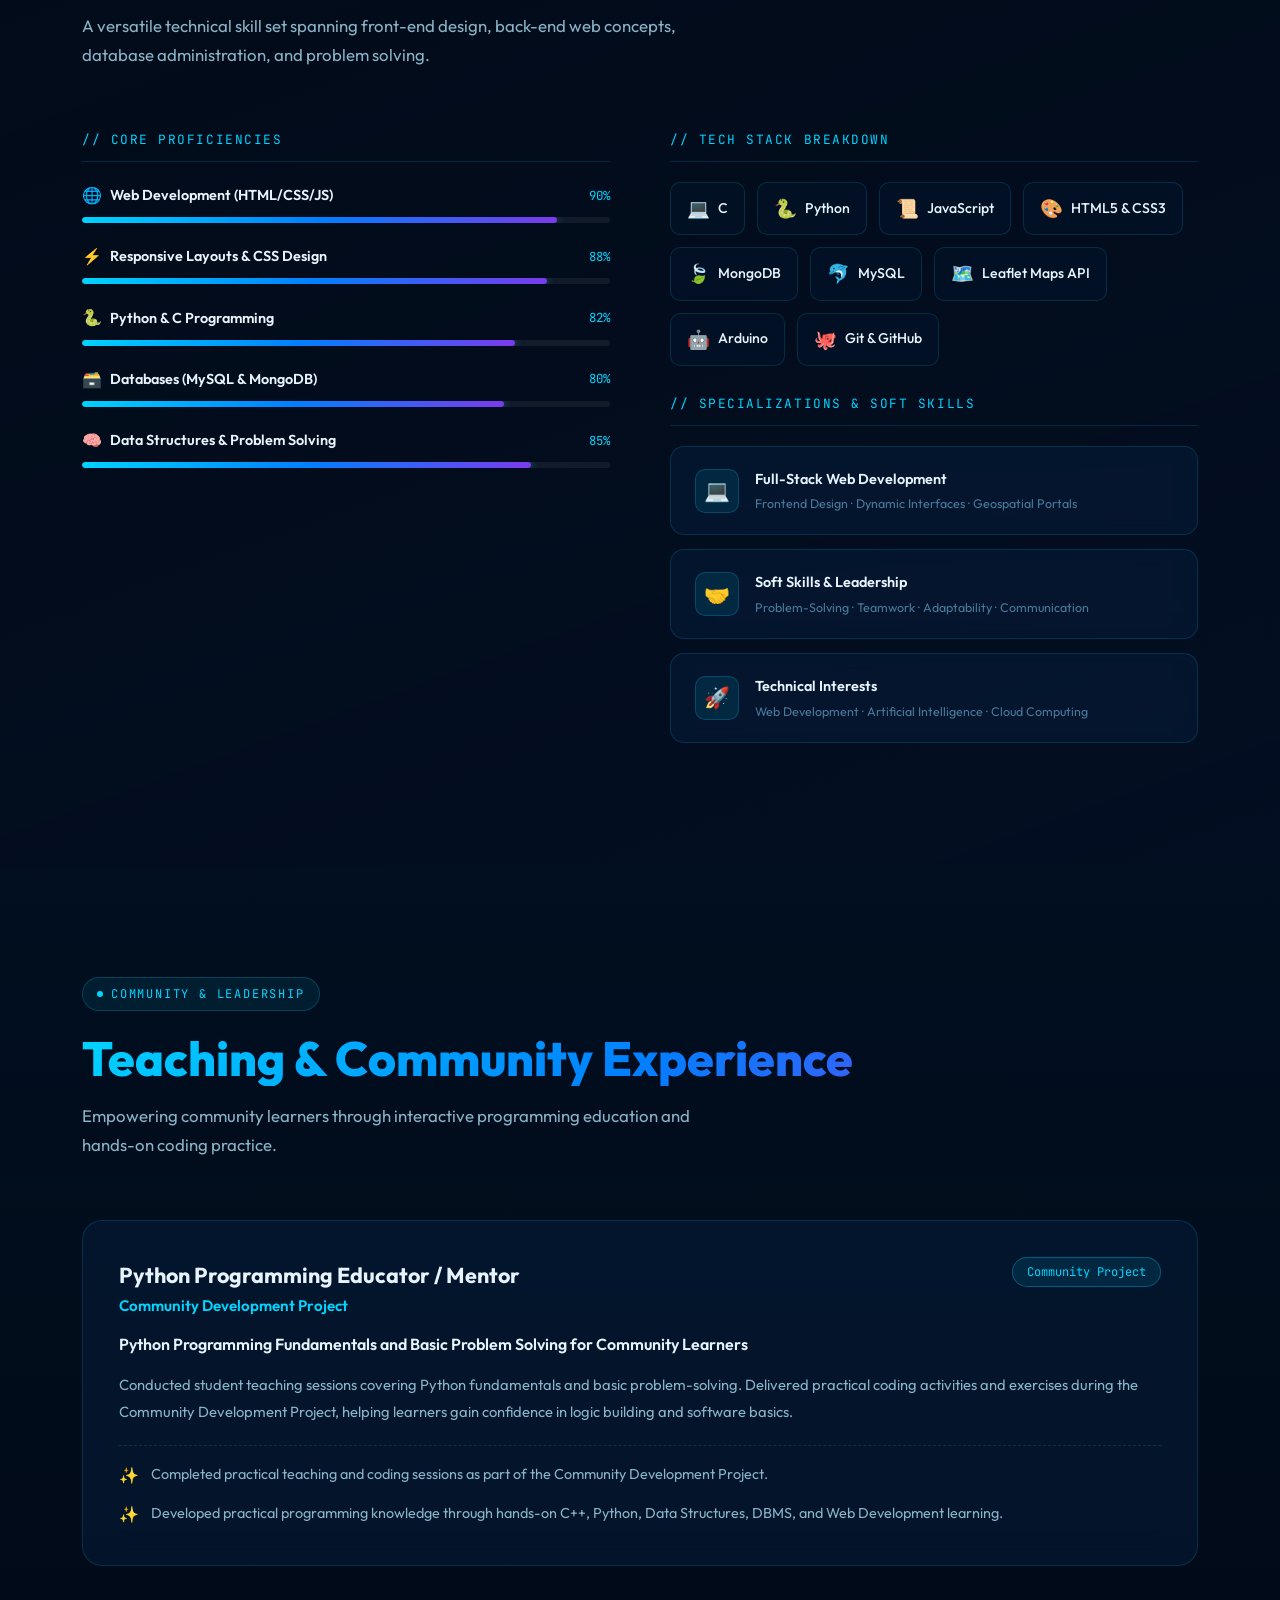
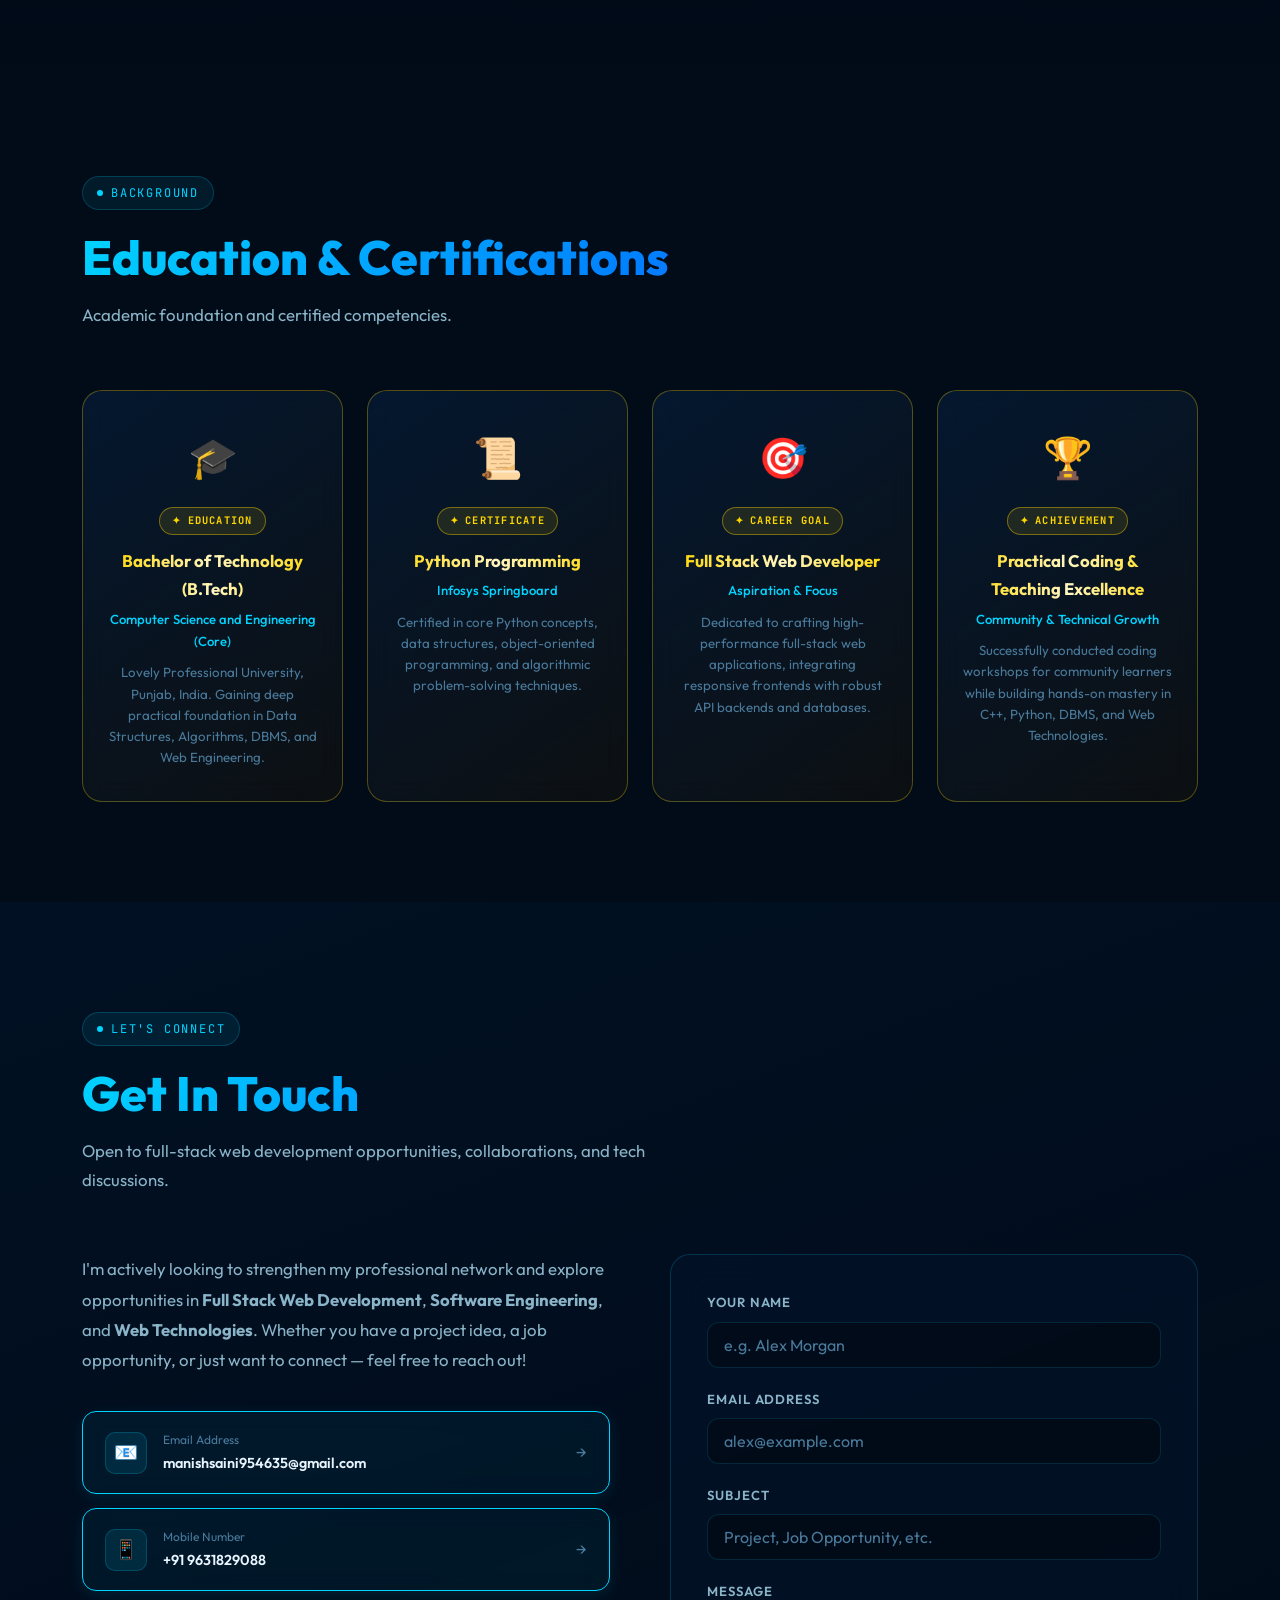
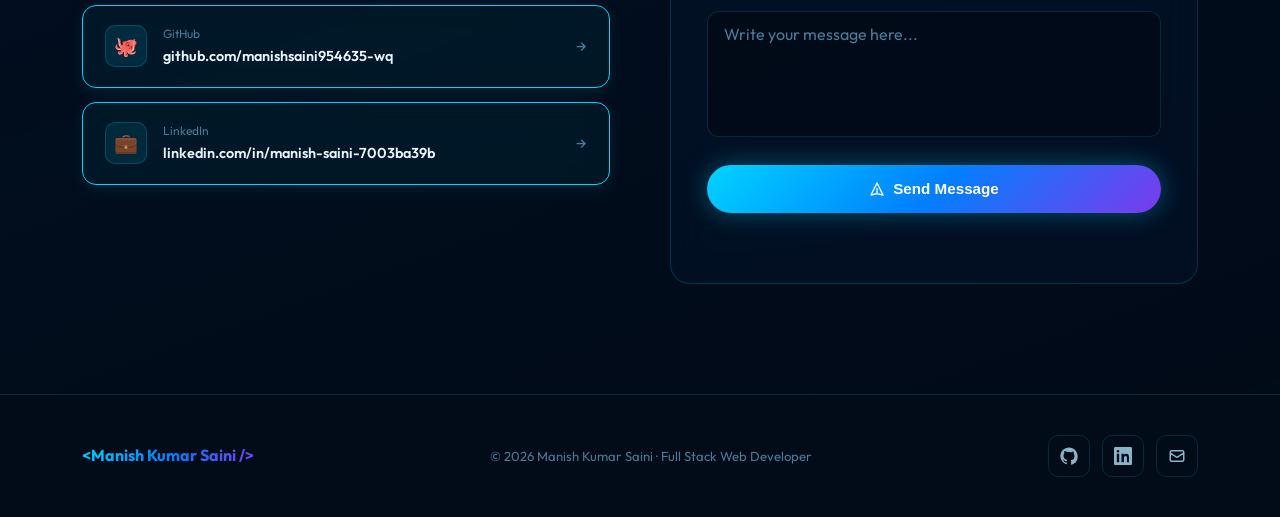
==== commit 60fa81d0: "Add About Me section with CGPA, Projects and Problems Solved tiles" ====
--- a/Context_portfio/index.html
+++ b/Context_portfio/index.html
@@ -25,6 +25,7 @@
       <a href="#home" class="nav-logo" id="nav-logo">Manish<span>.dev</span></a>
       <ul class="nav-links" id="nav-links">
         <li><a href="#home" id="nav-home" class="active">Home</a></li>
+        <li><a href="#about" id="nav-about">About Me</a></li>
         <li><a href="#projects" id="nav-projects">Projects</a></li>
         <li><a href="#skills" id="nav-skills">Skills</a></li>
         <li><a href="#experience" id="nav-experience">Experience</a></li>
@@ -59,28 +60,28 @@
         </p>
 
         <div class="hero-actions">
-          <a href="#projects" class="btn-primary" id="hero-view-projects">
+          <a href="#about" class="btn-primary" id="hero-view-about">
+            <svg width="16" height="16" fill="none" viewBox="0 0 24 24" stroke="currentColor" stroke-width="2"><path stroke-linecap="round" stroke-linejoin="round" d="M16 7a4 4 0 11-8 0 4 4 0 018 0zM12 14a7 7 0 00-7 7h14a7 7 0 00-7-7z"/></svg>
+            About Me
+          </a>
+          <a href="#projects" class="btn-secondary" id="hero-view-projects">
             <svg width="16" height="16" fill="none" viewBox="0 0 24 24" stroke="currentColor" stroke-width="2"><rect x="3" y="3" width="7" height="7" rx="1"/><rect x="14" y="3" width="7" height="7" rx="1"/><rect x="3" y="14" width="7" height="7" rx="1"/><rect x="14" y="14" width="7" height="7" rx="1"/></svg>
             View Projects
           </a>
-          <a href="#contact" class="btn-secondary" id="hero-contact">
-            <svg width="16" height="16" fill="none" viewBox="0 0 24 24" stroke="currentColor" stroke-width="2"><path stroke-linecap="round" stroke-linejoin="round" d="M21 10c0 7-9 13-9 13s-9-6-9-13a9 9 0 0118 0z"/><circle cx="12" cy="10" r="3"/></svg>
-            Get In Touch
-          </a>
         </div>
 
         <div class="hero-stats">
           <div class="stat-item">
-            <div class="stat-number" id="stat-projects">3+</div>
-            <div class="stat-label">Projects Built</div>
+            <div class="stat-number">7.6</div>
+            <div class="stat-label">CGPA</div>
           </div>
           <div class="stat-item">
-            <div class="stat-number">8+</div>
-            <div class="stat-label">Technologies</div>
+            <div class="stat-number" id="stat-projects">3</div>
+            <div class="stat-label">Projects</div>
           </div>
           <div class="stat-item">
-            <div class="stat-number">Full Stack</div>
-            <div class="stat-label">Goal Driven</div>
+            <div class="stat-number">100+</div>
+            <div class="stat-label">Problems Solved</div>
           </div>
         </div>
       </div>
@@ -98,6 +99,58 @@
         <div class="floating-badge fb3">🛡️ Safety Automation</div>
       </div>
 
+    </div>
+  </section>
+
+  <!-- ==================== ABOUT ME ==================== -->
+  <section id="about">
+    <div class="container">
+      <div class="reveal">
+        <div class="section-tag">Who I Am</div>
+        <h2 class="section-title">About Me</h2>
+        <p class="section-sub">Driven by curiosity, analytical thinking, and a passion for engineering scalable web applications.</p>
+      </div>
+
+      <div class="about-wrapper">
+        <!-- Main Bio Text -->
+        <div class="about-content reveal reveal-delay-1">
+          <p class="about-bio-text">
+            I am a <strong>Bachelor of Technology in Computer Science and Engineering</strong> student at <strong>Lovely Professional University</strong> with a focus on becoming a <strong>Full Stack Web Developer</strong>. Passionate about <strong>Web Development</strong>, <strong>AI</strong>, <strong>Data Structures</strong>, <strong>Databases</strong>, and <strong>Cloud Computing</strong>, I build responsive user interfaces, geospatial hazard portals, and automated safety solutions.
+          </p>
+        </div>
+
+        <!-- Metric Stat Tiles Grid -->
+        <div class="about-tiles-grid reveal reveal-delay-2">
+
+          <!-- Tile 1: CGPA -->
+          <div class="about-tile-card" id="tile-cgpa">
+            <div class="tile-glow-bg"></div>
+            <div class="tile-icon">🎓</div>
+            <div class="tile-number">7.6</div>
+            <div class="tile-label">CGPA</div>
+            <div class="tile-desc">Academic Record @ LPU</div>
+          </div>
+
+          <!-- Tile 2: Projects -->
+          <div class="about-tile-card" id="tile-projects">
+            <div class="tile-glow-bg"></div>
+            <div class="tile-icon">🚀</div>
+            <div class="tile-number">3</div>
+            <div class="tile-label">Projects</div>
+            <div class="tile-desc">Full Stack & IoT Safety</div>
+          </div>
+
+          <!-- Tile 3: Coding Problems Solved -->
+          <div class="about-tile-card" id="tile-problems">
+            <div class="tile-glow-bg"></div>
+            <div class="tile-icon">🧩</div>
+            <div class="tile-number">100+</div>
+            <div class="tile-label">Coding Problems Solved</div>
+            <div class="tile-desc">DSA & Algorithmic Logic</div>
+          </div>
+
+        </div>
+      </div>
     </div>
   </section>
 
--- a/Context_portfio/style.css
+++ b/Context_portfio/style.css
@@ -266,7 +266,6 @@
   transform-origin: center;
 }
 
-/* Animated Hamburger Close X */
 .nav-hamburger.open span:nth-child(1) {
   transform: translateY(8px) rotate(45deg);
 }
@@ -521,6 +520,88 @@
 .fb1 { top: 20px; right: -20px; animation-delay: 0s; }
 .fb2 { bottom: 60px; left: -30px; animation-delay: 1.5s; }
 .fb3 { bottom: 20px; right: 0px; animation-delay: 3s; font-size: 0.75rem; }
+
+/* ============================
+   ABOUT ME SECTION
+   ============================ */
+#about {
+  background: linear-gradient(180deg, rgba(0, 212, 255, 0.03) 0%, transparent 100%);
+  padding: 100px 0;
+}
+
+.about-wrapper {
+  display: flex;
+  flex-direction: column;
+  gap: 40px;
+}
+
+.about-bio-text {
+  font-size: 1.1rem;
+  color: var(--color-text-secondary);
+  line-height: 1.85;
+  background: var(--glass-bg);
+  border: 1px solid var(--glass-border);
+  border-radius: var(--radius-card);
+  padding: 32px 36px;
+  backdrop-filter: blur(var(--glass-blur));
+  box-shadow: var(--shadow-card);
+}
+
+.about-bio-text strong {
+  color: var(--color-accent-cyan);
+}
+
+.about-tiles-grid {
+  display: grid;
+  grid-template-columns: repeat(3, 1fr);
+  gap: 24px;
+}
+
+.about-tile-card {
+  background: var(--color-bg-card);
+  backdrop-filter: blur(var(--glass-blur));
+  border: 1px solid var(--color-border);
+  border-radius: var(--radius-card);
+  padding: 28px 20px;
+  text-align: center;
+  position: relative;
+  overflow: hidden;
+  transition: var(--transition);
+}
+
+.about-tile-card:hover {
+  border-color: var(--color-border-hover);
+  transform: translateY(-6px);
+  box-shadow: 0 16px 40px rgba(0, 0, 0, 0.5), 0 0 25px rgba(0, 212, 255, 0.25);
+}
+
+.tile-icon {
+  font-size: 2.2rem;
+  margin-bottom: 12px;
+}
+
+.tile-number {
+  font-size: 2.4rem;
+  font-weight: 800;
+  background: var(--gradient-primary);
+  -webkit-background-clip: text;
+  -webkit-text-fill-color: transparent;
+  background-clip: text;
+  line-height: 1.1;
+  margin-bottom: 6px;
+}
+
+.tile-label {
+  font-size: 0.95rem;
+  font-weight: 700;
+  color: var(--color-text-primary);
+  margin-bottom: 4px;
+}
+
+.tile-desc {
+  font-size: 0.78rem;
+  color: var(--color-text-muted);
+}
 
 /* ============================
    PROJECTS SECTION
@@ -1306,6 +1387,16 @@
   }
   .container {
     padding: 0 20px;
+  }
+
+  .about-tiles-grid {
+    grid-template-columns: 1fr;
+    gap: 16px;
+  }
+
+  .about-bio-text {
+    padding: 24px 20px;
+    font-size: 1rem;
   }
 
   /* Mobile Full-Screen Navigation Drawer */
